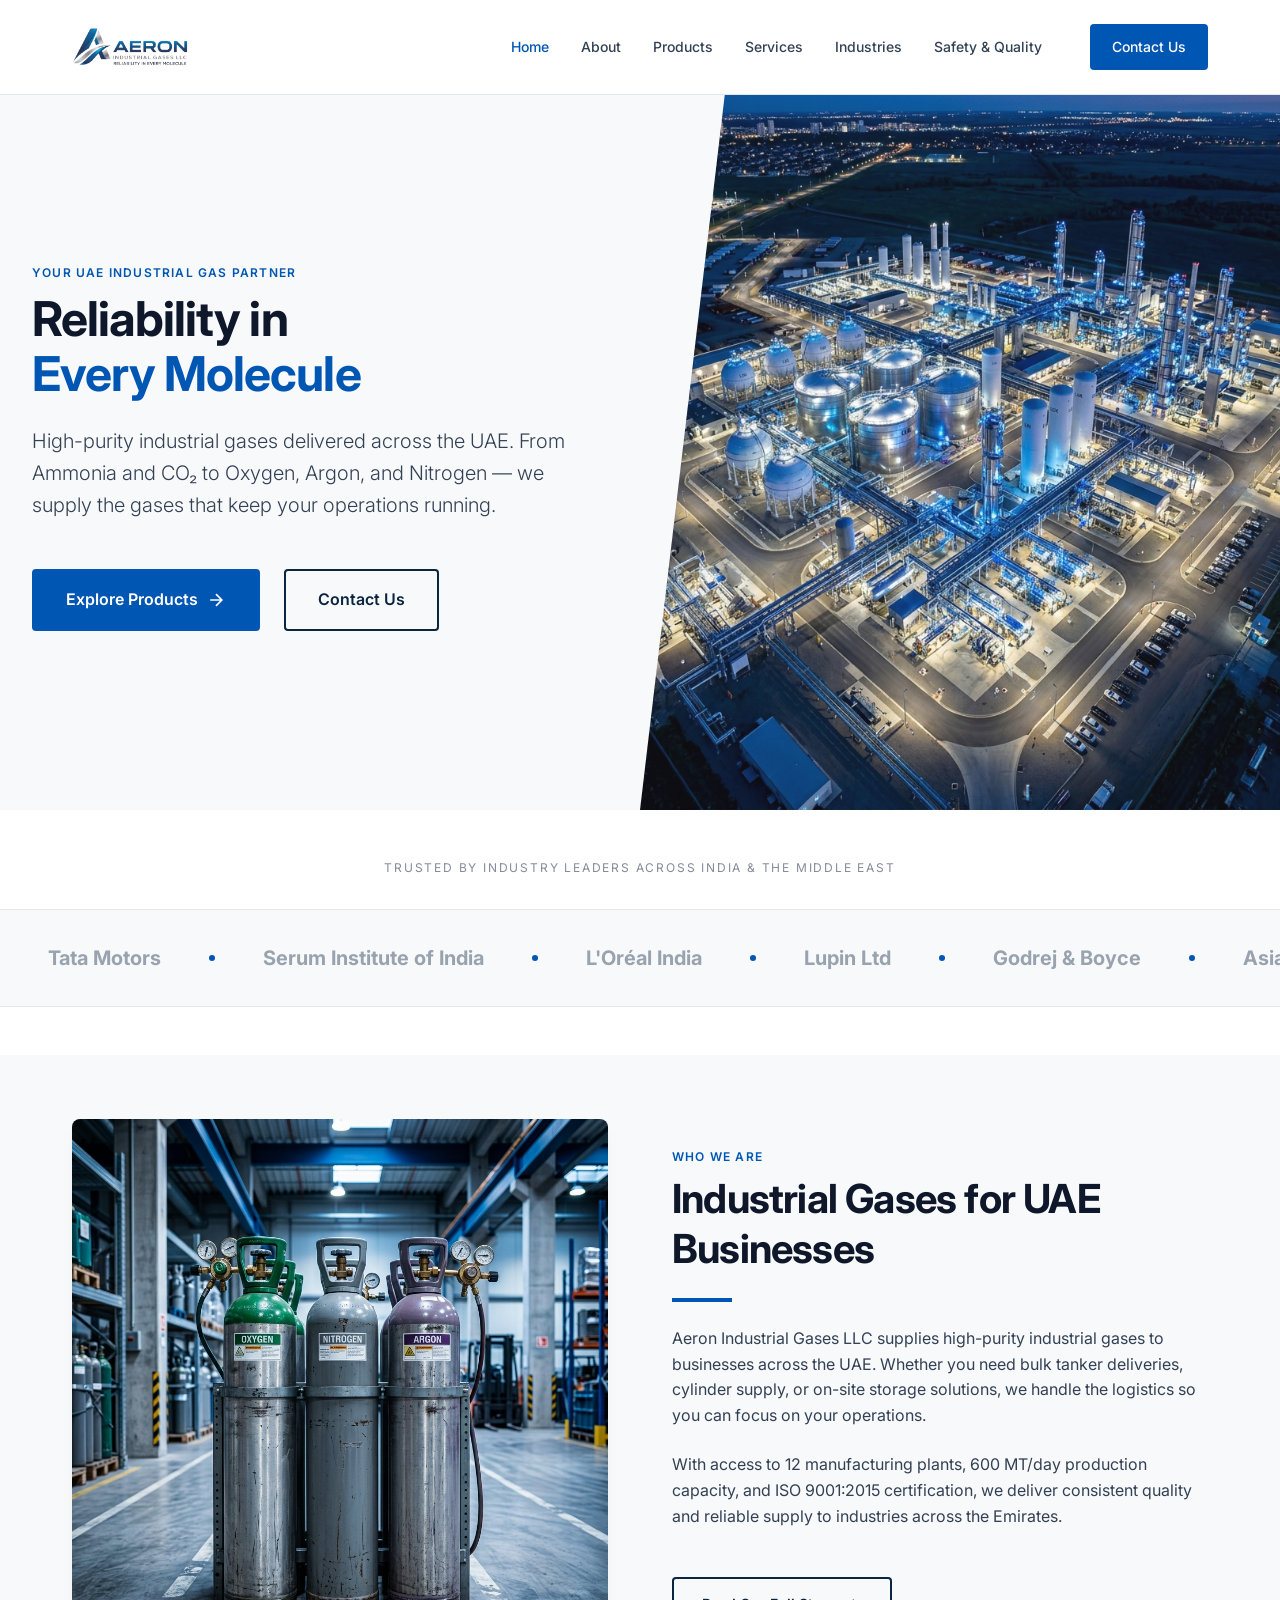
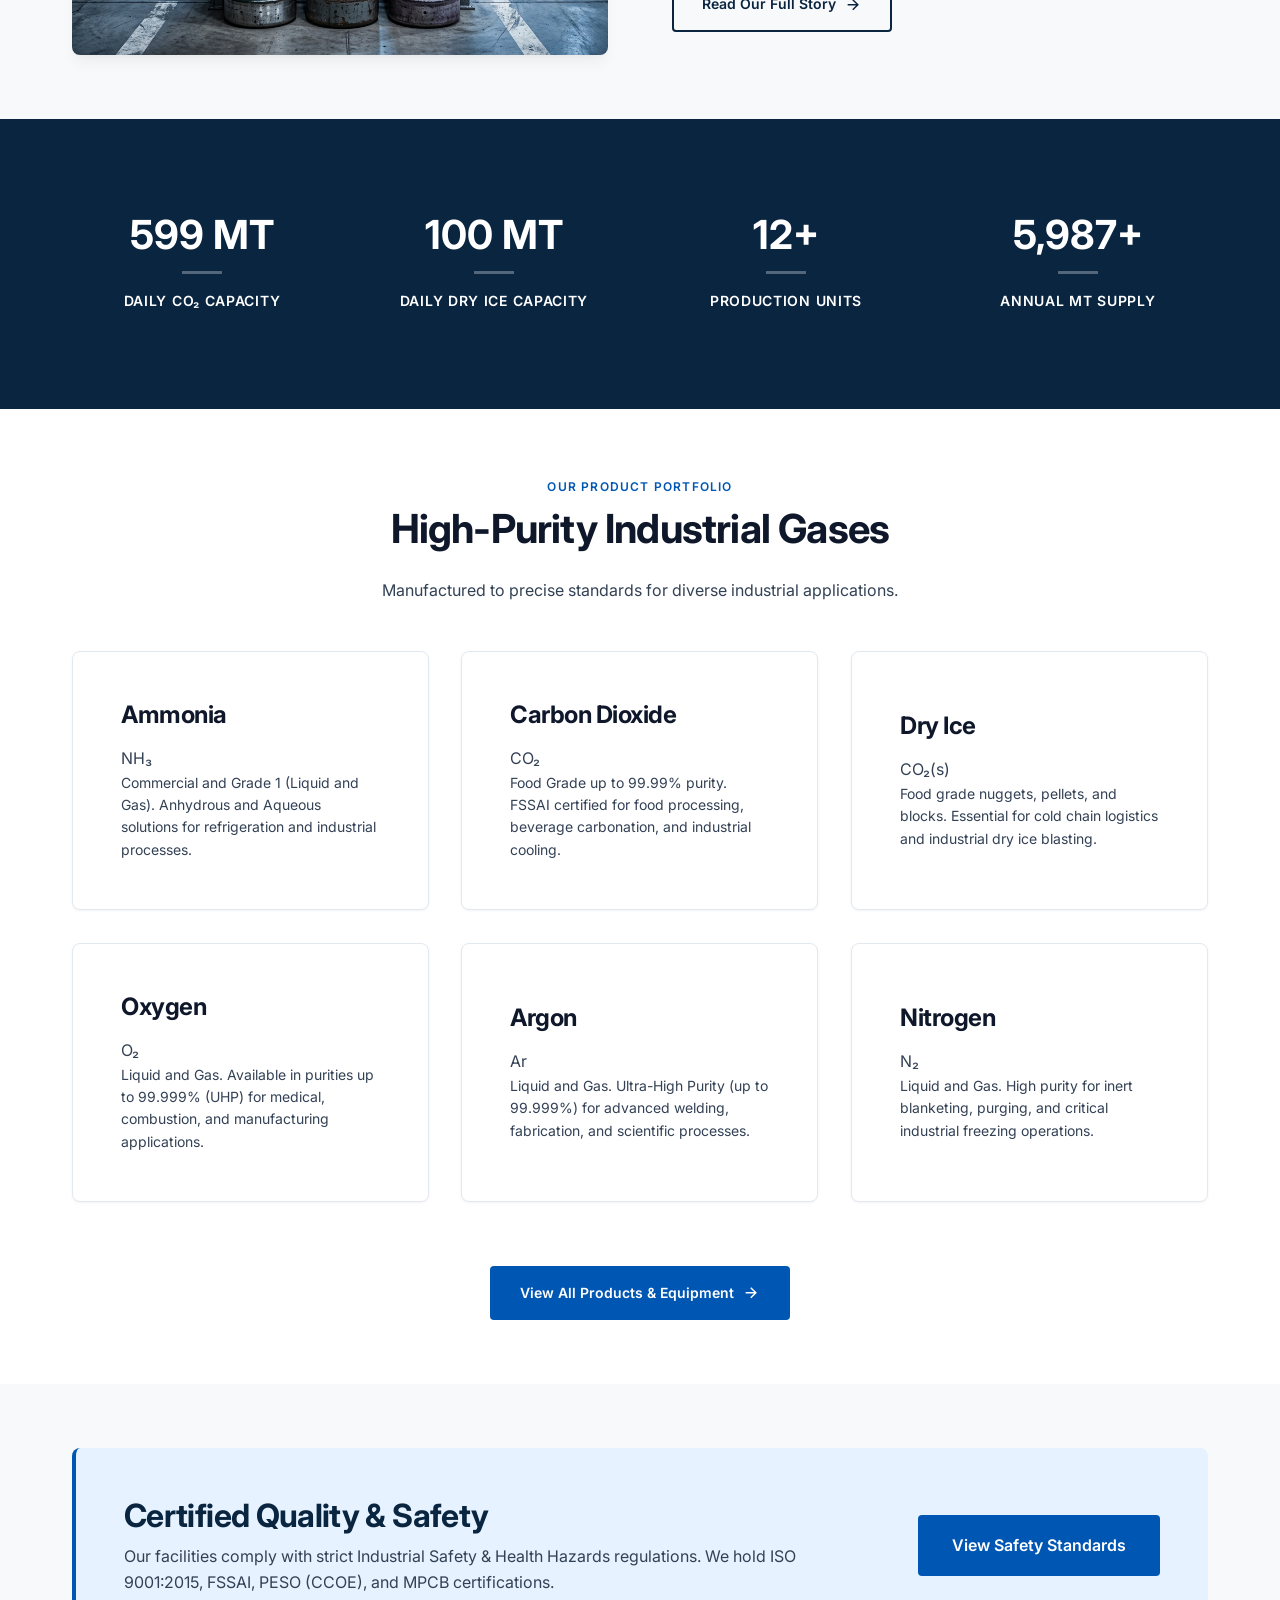
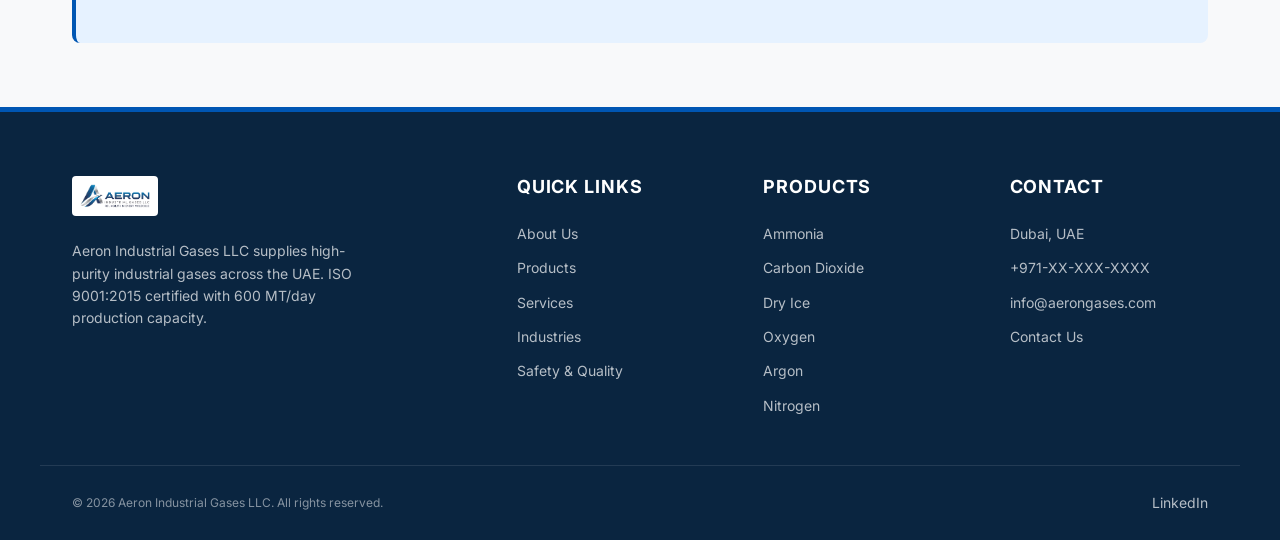
==== index.html @ 7ba3b90b "Add files via upload" ====
<!DOCTYPE html>
<html lang="en">
<head>
  <meta charset="UTF-8">
  <meta name="viewport" content="width=device-width, initial-scale=1.0">
  <title>Aeron Industrial Gases LLC — Industrial Gases for the UAE</title>
  <meta name="description" content="Aeron Industrial Gases supplies high-purity Ammonia, CO2, Dry Ice, Oxygen, Argon, and Nitrogen across the UAE. ISO 9001:2015 certified, 600 MT/day capacity.">
  
  <!-- Open Graph / Facebook -->
  <meta property="og:type" content="website">
  <meta property="og:url" content="https://www.aerongases.com/">
  <meta property="og:title" content="Aeron Industrial Gases LLC — Reliability in Every Molecule">
  <meta property="og:description" content="Aeron Industrial Gases — UAE supplier of high-purity Ammonia, CO2, Dry Ice, Oxygen, Argon, and Nitrogen. ISO 9001:2015 certified, 600 MT/day capacity.">
  <meta property="og:image" content="https://www.aerongases.com/assets/hero-bg.png">

  <!-- Twitter -->
  <meta property="twitter:card" content="summary_large_image">
  <meta property="twitter:url" content="https://www.aerongases.com/">
  <meta property="twitter:title" content="Aeron Industrial Gases LLC — Reliability in Every Molecule">
  <meta property="twitter:description" content="Aeron Industrial Gases — UAE supplier of high-purity Ammonia, CO2, Dry Ice, Oxygen, Argon, and Nitrogen. ISO 9001:2015 certified, 600 MT/day capacity.">
  <meta property="twitter:image" content="https://www.aerongases.com/assets/hero-bg.png">

  <!-- Canonical URL -->
  <link rel="canonical" href="https://www.aerongases.com/">
  
  <!-- Preconnect to Google Fonts -->
  <link rel="preconnect" href="https://fonts.googleapis.com">
  <link rel="preconnect" href="https://fonts.gstatic.com" crossorigin>
  
  <link rel="stylesheet" href="styles/global.css">
  <link rel="stylesheet" href="styles/components.css">
  <link rel="stylesheet" href="styles/pages.css">
  <link rel="icon" type="image/png" href="assets/logo.png">
  <link rel="manifest" href="manifest.json">
  <meta name="theme-color" content="#0056b3">
  
  <!-- Structured Data -->
  <script type="application/ld+json">
  {
    "@context": "https://schema.org",
    "@type": "Organization",
    "name": "Aeron Industrial Gases LLC",
    "url": "https://www.aerongases.com",
    "logo": "https://www.aerongases.com/assets/logo.png",
    "description": "UAE's premier industrial gas supplier for domestic supplies, backed by Manav Gases Pvt. Ltd.",
    "address": {
      "@type": "PostalAddress",
      "addressLocality": "Dubai",
      "addressCountry": "AE"
    },
    "contactPoint": {
      "@type": "ContactPoint",
      "telephone": "+971-XX-XXX-XXXX",
      "contactType": "sales",
      "email": "info@aerongases.com"
    },
    "parentOrganization": {
      "@type": "Organization",
      "name": "Manav Gases Pvt. Ltd."
    }
  }
  </script>
</head>
<body>

  <!-- Navigation -->
  <nav class="nav" id="mainNav">
    <div class="nav__inner">
      <a href="index.html" class="nav__logo">
        <img src="assets/logo.png" alt="Aeron Industrial Gases">
      </a>
      <div class="nav__menu" id="navMenu">
        <div class="nav__links">
          <a href="index.html" class="nav__link nav__link--active">Home</a>
          <a href="about.html" class="nav__link">About</a>
          <a href="products.html" class="nav__link">Products</a>
          <a href="services.html" class="nav__link">Services</a>
          <a href="industries.html" class="nav__link">Industries</a>
          <a href="safety.html" class="nav__link">Safety &amp; Quality</a>
          <a href="contact.html" class="nav__link nav__cta btn btn--primary btn--sm">Contact Us</a>
        </div>
      </div>
      <button class="nav__hamburger" id="navHamburger" aria-label="Toggle navigation">
        <span></span><span></span><span></span>
      </button>
    </div>
  </nav>

  <main id="main-content">
  <section class="hero" aria-labelledby="hero-heading">
    <div class="container hero__content">
      <p class="label hero__tagline">Your UAE Industrial Gas Partner</p>
      <h1 id="hero-heading">Reliability in<br><span class="highlight">Every Molecule</span></h1>
      <p class="lead">High-purity industrial gases delivered across the UAE. From Ammonia and CO₂ to Oxygen, Argon, and Nitrogen — we supply the gases that keep your operations running.</p>
      <div class="hero__actions">
        <a href="products.html" class="btn btn--primary btn--lg">
          Explore Products
          <svg class="btn__icon" viewBox="0 0 24 24" fill="none" stroke="currentColor" stroke-width="2"><path d="M5 12h14M12 5l7 7-7 7"/></svg>
        </a>
        <a href="contact.html" class="btn btn--secondary btn--lg">Contact Us</a>
      </div>
    </div>
  </section>

  <section class="section ticker-section">
    <div class="container">
      <p class="ticker-intro">Trusted by industry leaders across India & the Middle East</p>
    </div>
    <div class="ticker">
      <div class="ticker__track">
        <span class="ticker__item">Tata Motors</span><span class="ticker__dot"></span>
        <span class="ticker__item">Serum Institute of India</span><span class="ticker__dot"></span>
        <span class="ticker__item">L'Oréal India</span><span class="ticker__dot"></span>
        <span class="ticker__item">Lupin Ltd</span><span class="ticker__dot"></span>
        <span class="ticker__item">Godrej &amp; Boyce</span><span class="ticker__dot"></span>
        <span class="ticker__item">Asian Paints</span><span class="ticker__dot"></span>
        <span class="ticker__item">JBM Group</span><span class="ticker__dot"></span>
        <span class="ticker__item">Linde India</span><span class="ticker__dot"></span>
        <span class="ticker__item">Balaji Amines</span><span class="ticker__dot"></span>
        <span class="ticker__item">Hetero Group</span><span class="ticker__dot"></span>
        <!-- Duplicate for loop -->
        <span class="ticker__item">Tata Motors</span><span class="ticker__dot"></span>
        <span class="ticker__item">Serum Institute of India</span><span class="ticker__dot"></span>
        <span class="ticker__item">L'Oréal India</span><span class="ticker__dot"></span>
        <span class="ticker__item">Lupin Ltd</span><span class="ticker__dot"></span>
        <span class="ticker__item">Godrej &amp; Boyce</span><span class="ticker__dot"></span>
        <span class="ticker__item">Asian Paints</span><span class="ticker__dot"></span>
        <span class="ticker__item">JBM Group</span><span class="ticker__dot"></span>
        <span class="ticker__item">Linde India</span><span class="ticker__dot"></span>
        <span class="ticker__item">Balaji Amines</span><span class="ticker__dot"></span>
        <span class="ticker__item">Hetero Group</span><span class="ticker__dot"></span>
      </div>
    </div>
  </section>

  <section class="section section--alt" id="aboutSnapshot" aria-labelledby="about-heading">
    <div class="container">
      <div class="about-snapshot">
        <div class="about-snapshot__image">
          <img src="assets/about-facility.png" alt="Industrial gas cylinder storage facility with organized rows of high-pressure cylinders" loading="lazy" width="600" height="400">
        </div>
        <div>
          <p class="label">Who We Are</p>
          <h2 id="about-heading">Industrial Gases for UAE Businesses</h2>
          <div class="divider"></div>
          <p>Aeron Industrial Gases LLC supplies high-purity industrial gases to businesses across the UAE. Whether you need bulk tanker deliveries, cylinder supply, or on-site storage solutions, we handle the logistics so you can focus on your operations.</p>
          <p class="mt-md">With access to 12 manufacturing plants, 600 MT/day production capacity, and ISO 9001:2015 certification, we deliver consistent quality and reliable supply to industries across the Emirates.</p>
          <a href="about.html" class="btn btn--secondary mt-xl">
            Read Our Full Story
            <svg class="btn__icon" viewBox="0 0 24 24" fill="none" stroke="currentColor" stroke-width="2"><path d="M5 12h14M12 5l7 7-7 7"/></svg>
          </a>
        </div>
      </div>
    </div>
  </section>

  <section class="section section--dark" aria-label="Company statistics">
    <div class="container">
      <div class="grid-4">
        <div class="stat">
          <div class="stat__number" data-counter="600" data-suffix=" MT">0</div>
          <div class="stat__divider stat__divider--light"></div>
          <div class="stat__label stat__label--light">Daily CO₂ Capacity</div>
        </div>
        <div class="stat">
          <div class="stat__number" data-counter="100" data-suffix=" MT">0</div>
          <div class="stat__divider stat__divider--light"></div>
          <div class="stat__label stat__label--light">Daily Dry Ice Capacity</div>
        </div>
        <div class="stat">
          <div class="stat__number" data-counter="12" data-suffix="+">0</div>
          <div class="stat__divider stat__divider--light"></div>
          <div class="stat__label stat__label--light">Production Units</div>
        </div>
        <div class="stat">
          <div class="stat__number" data-counter="6000" data-suffix="+">0</div>
          <div class="stat__divider stat__divider--light"></div>
          <div class="stat__label stat__label--light">Annual MT Supply</div>
        </div>
      </div>
    </div>
  </section>

  <section class="section" id="productsOverview" aria-labelledby="products-heading">
    <div class="container">
      <div class="section__header section__header--center">
        <p class="label">Our Product Portfolio</p>
        <h2 id="products-heading">High-Purity Industrial Gases</h2>
        <p>Manufactured to precise standards for diverse industrial applications.</p>
      </div>
      <div class="grid-3">
        <div class="card">
          <h4 class="card__title">Ammonia</h4>
          <div class="card__formula">NH₃</div>
          <p class="card__text">Commercial and Grade 1 (Liquid and Gas). Anhydrous and Aqueous solutions for refrigeration and industrial processes.</p>
        </div>
        <div class="card">
          <h4 class="card__title">Carbon Dioxide</h4>
          <div class="card__formula">CO₂</div>
          <p class="card__text">Food Grade up to 99.99% purity. FSSAI certified for food processing, beverage carbonation, and industrial cooling.</p>
        </div>
        <div class="card">
          <h4 class="card__title">Dry Ice</h4>
          <div class="card__formula">CO₂(s)</div>
          <p class="card__text">Food grade nuggets, pellets, and blocks. Essential for cold chain logistics and industrial dry ice blasting.</p>
        </div>
        <div class="card">
          <h4 class="card__title">Oxygen</h4>
          <div class="card__formula">O₂</div>
          <p class="card__text">Liquid and Gas. Available in purities up to 99.999% (UHP) for medical, combustion, and manufacturing applications.</p>
        </div>
        <div class="card">
          <h4 class="card__title">Argon</h4>
          <div class="card__formula">Ar</div>
          <p class="card__text">Liquid and Gas. Ultra-High Purity (up to 99.999%) for advanced welding, fabrication, and scientific processes.</p>
        </div>
        <div class="card">
          <h4 class="card__title">Nitrogen</h4>
          <div class="card__formula">N₂</div>
          <p class="card__text">Liquid and Gas. High purity for inert blanketing, purging, and critical industrial freezing operations.</p>
        </div>
      </div>
      <div class="text-center mt-2xl">
        <a href="products.html" class="btn btn--primary">
          View All Products & Equipment
          <svg class="btn__icon" viewBox="0 0 24 24" fill="none" stroke="currentColor" stroke-width="2"><path d="M5 12h14M12 5l7 7-7 7"/></svg>
        </a>
      </div>
    </div>
  </section>

  <section class="section section--alt" aria-labelledby="safety-banner-heading">
    <div class="container">
      <div class="cta-banner">
        <div class="cta-banner__content">
          <h3 id="safety-banner-heading">Certified Quality &amp; Safety</h3>
          <p>Our facilities comply with strict Industrial Safety & Health Hazards regulations. We hold ISO 9001:2015, FSSAI, PESO (CCOE), and MPCB certifications.</p>
        </div>
        <div class="cta-banner__actions">
          <a href="safety.html" class="btn btn--primary btn--lg">View Safety Standards</a>
        </div>
      </div>
    </div>
  </section>

  <!-- Footer -->
  <footer class="footer" id="footer">
    <div class="footer__grid">
      <div class="footer__brand">
        <img src="assets/logo.png" alt="Aeron Industrial Gases">
        <p>Aeron Industrial Gases LLC supplies high-purity industrial gases across the UAE. ISO 9001:2015 certified with 600 MT/day production capacity.</p>
      </div>
      <div>
        <h6 class="footer__heading">Quick Links</h6>
        <div class="footer__links">
          <a href="about.html" class="footer__link">About Us</a>
          <a href="products.html" class="footer__link">Products</a>
          <a href="services.html" class="footer__link">Services</a>
          <a href="industries.html" class="footer__link">Industries</a>
          <a href="safety.html" class="footer__link">Safety & Quality</a>
        </div>
      </div>
      <div>
        <h6 class="footer__heading">Products</h6>
        <div class="footer__links">
          <a href="products.html" class="footer__link">Ammonia</a>
          <a href="products.html" class="footer__link">Carbon Dioxide</a>
          <a href="products.html" class="footer__link">Dry Ice</a>
          <a href="products.html" class="footer__link">Oxygen</a>
          <a href="products.html" class="footer__link">Argon</a>
          <a href="products.html" class="footer__link">Nitrogen</a>
        </div>
      </div>
      <div>
        <h6 class="footer__heading">Contact</h6>
        <div class="footer__links">
          <span class="footer__link">Dubai, UAE</span>
          <span class="footer__link">+971-XX-XXX-XXXX</span>
          <span class="footer__link">info@aerongases.com</span>
          <a href="contact.html" class="footer__link">Contact Us</a>
        </div>
      </div>
    </div>
    <div class="footer__bottom">
      <div class="footer__bottom-inner">
        <span class="footer__copy">&copy; 2026 Aeron Industrial Gases LLC. All rights reserved.</span>
        <div class="footer__socials">
          <a href="#" class="footer__link" aria-label="LinkedIn">LinkedIn</a>
        </div>
      </div>
    </div>
  </footer>
  </main>

  <script src="scripts/main.js"></script>
</body>
</html>
---- styles/global.css ----
@import url('https://fonts.googleapis.com/css2?family=Inter:wght@300;400;500;600;700&display=swap');

:root {
  --aeron-blue: #0056b3;
  --aeron-navy: #0a2540;
  --aeron-light-blue: #e6f2ff;
  --aeron-teal: #00a8b5;
  
  --aeron-bg: #ffffff;
  --aeron-bg-alt: #f8f9fa;
  --aeron-bg-dark: #f1f4f6;
  
  --aeron-text: #334155;
  --aeron-heading: #0f172a;
  --aeron-border: #e2e8f0;
  
  --font-primary: 'Inter', system-ui, -apple-system, sans-serif;
  
  --text-xs: 0.75rem;
  --text-sm: 0.875rem;
  --text-base: 1rem;
  --text-lg: 1.125rem;
  --text-xl: 1.25rem;
  --text-2xl: 1.5rem;
  --text-3xl: 2rem;
  --text-4xl: 2.5rem;
  --text-5xl: 3.5rem;
  
  --space-xs: 0.5rem;
  --space-sm: 1rem;
  --space-md: 1.5rem;
  --space-lg: 2rem;
  --space-xl: 3rem;
  --space-2xl: 4rem;
  
  --container-width: 1200px;
  --border-radius: 4px;
  --border-radius-lg: 8px;
  
  --shadow-sm: 0 1px 3px rgba(0,0,0,0.05);
  --shadow-md: 0 4px 6px -1px rgba(0,0,0,0.05), 0 2px 4px -1px rgba(0,0,0,0.03);
  --shadow-lg: 0 10px 15px -3px rgba(0,0,0,0.05), 0 4px 6px -2px rgba(0,0,0,0.025);
  
  --transition-fast: 0.2s ease;
  --transition-normal: 0.3s ease;
}

*, *::before, *::after {
  box-sizing: border-box;
  margin: 0;
  padding: 0;
}

html {
  font-size: 16px;
  scroll-behavior: smooth;
  scroll-padding-top: 80px;
}

body {
  font-family: var(--font-primary);
  background-color: var(--aeron-bg);
  color: var(--aeron-text);
  line-height: 1.6;
  -webkit-font-smoothing: antialiased;
}

a {
  color: inherit;
  text-decoration: none;
}

img, video {
  max-width: 100%;
  height: auto;
  display: block;
}

h1, h2, h3, h4, h5, h6 {
  color: var(--aeron-heading);
  font-weight: 700;
  line-height: 1.25;
  margin-bottom: var(--space-md);
  letter-spacing: -0.02em;
}

h1 { font-size: var(--text-5xl); }
h2 { font-size: var(--text-4xl); }
h3 { font-size: var(--text-3xl); }
h4 { font-size: var(--text-2xl); }
h5 { font-size: var(--text-xl); }
h6 { font-size: var(--text-lg); }

@media (max-width: 992px) {
  h1 { font-size: 2.75rem; }
  h2 { font-size: 2.25rem; }
  h3 { font-size: var(--text-2xl); }
}

@media (max-width: 768px) {
  h1 { font-size: 2.25rem; }
  h2 { font-size: var(--text-3xl); }
  h3 { font-size: var(--text-xl); }
  h4 { font-size: var(--text-lg); }
}

@media (max-width: 576px) {
  h1 { font-size: var(--text-3xl); }
  h2 { font-size: var(--text-2xl); }
  h3 { font-size: var(--text-lg); }
  h4 { font-size: var(--text-base); }
}

.lead {
  font-size: var(--text-xl);
  color: var(--aeron-text);
  margin-bottom: var(--space-lg);
  font-weight: 300;
  line-height: 1.6;
}

@media (max-width: 768px) {
  .lead {
    font-size: var(--text-lg);
  }
}

@media (max-width: 576px) {
  .lead {
    font-size: var(--text-base);
  }
}

.label {
  display: inline-block;
  font-size: var(--text-xs);
  text-transform: uppercase;
  letter-spacing: 0.1em;
  font-weight: 600;
  color: var(--aeron-blue);
  margin-bottom: var(--space-xs);
}

.label--light {
  color: #fff;
  opacity: 0.8;
}

.highlight {
  color: var(--aeron-blue);
}

.container {
  width: 100%;
  max-width: var(--container-width);
  margin: 0 auto;
  padding: 0 var(--space-lg);
}

@media (max-width: 768px) {
  .container {
    padding: 0 var(--space-md);
  }
}

@media (max-width: 576px) {
  .container {
    padding: 0 var(--space-sm);
  }
}

.section {
  padding: var(--space-2xl) 0;
}

@media (max-width: 768px) {
  .section {
    padding: var(--space-xl) 0;
  }
}

@media (max-width: 576px) {
  .section {
    padding: var(--space-lg) 0;
  }
}

.section--alt {
  background-color: var(--aeron-bg-alt);
}

.section--dark {
  background-color: var(--aeron-navy);
  color: #fff;
}

.section--dark h1, .section--dark h2, .section--dark h3, .section--dark h4, .section--dark h5, .section--dark h6, .section--dark .lead {
  color: #fff;
}

.section__header {
  margin-bottom: var(--space-xl);
  max-width: 800px;
}

@media (max-width: 768px) {
  .section__header {
    margin-bottom: var(--space-lg);
  }
}

@media (max-width: 576px) {
  .section__header {
    margin-bottom: var(--space-md);
  }
}

.section__header--center {
  text-align: center;
  margin-left: auto;
  margin-right: auto;
}

/* Grids */
.grid-2 { display: grid; grid-template-columns: repeat(2, 1fr); gap: var(--space-lg); }
.grid-3 { display: grid; grid-template-columns: repeat(3, 1fr); gap: var(--space-lg); }
.grid-4 { display: grid; grid-template-columns: repeat(4, 1fr); gap: var(--space-lg); }

@media (max-width: 992px) {
  .grid-4 { grid-template-columns: repeat(2, 1fr); gap: var(--space-md); }
  .grid-3 { grid-template-columns: repeat(2, 1fr); gap: var(--space-md); }
  .grid-2 { grid-template-columns: 1fr; gap: var(--space-md); }
}

@media (max-width: 576px) {
  .grid-4, .grid-3 { grid-template-columns: 1fr; gap: var(--space-md); }
  .grid-2 { gap: var(--space-md); }
}

/* Divider */
.divider {
  width: 60px;
  height: 4px;
  background-color: var(--aeron-blue);
  margin: var(--space-md) 0;
}

.mt-xs { margin-top: var(--space-xs); }
.mt-sm { margin-top: var(--space-sm); }
.mt-md { margin-top: var(--space-md); }
.mt-lg { margin-top: var(--space-lg); }
.mt-xl { margin-top: var(--space-xl); }
.mt-2xl { margin-top: var(--space-2xl); }

.mb-xs { margin-bottom: var(--space-xs); }
.mb-sm { margin-bottom: var(--space-sm); }
.mb-md { margin-bottom: var(--space-md); }
.mb-lg { margin-bottom: var(--space-lg); }
.mb-xl { margin-bottom: var(--space-xl); }
.mb-2xl { margin-bottom: var(--space-2xl); }

/* Text utilities */
.text-center { text-align: center; }
.text-sm { font-size: var(--text-sm); }
.text-xs { font-size: var(--text-xs); }
.text-muted { color: var(--aeron-text); }

.sr-only {
  position: absolute;
  width: 1px;
  height: 1px;
  padding: 0;
  margin: -1px;
  overflow: hidden;
  clip: rect(0, 0, 0, 0);
  white-space: nowrap;
  border-width: 0;
}
---- styles/components.css ----
.btn {
  display: inline-flex;
  align-items: center;
  justify-content: center;
  padding: 0.875rem 1.75rem;
  border-radius: var(--border-radius);
  font-weight: 600;
  font-size: var(--text-sm);
  text-align: center;
  cursor: pointer;
  transition: all var(--transition-fast);
  border: 2px solid transparent;
  text-decoration: none;
  white-space: nowrap;
}

.btn:focus {
  outline: 2px solid var(--aeron-blue);
  outline-offset: 2px;
}

.btn:focus:not(:focus-visible) {
  outline: none;
}

.btn:focus-visible {
  outline: 2px solid var(--aeron-blue);
  outline-offset: 2px;
}

.btn__icon {
  width: 1.25em;
  height: 1.25em;
  margin-left: 0.5rem;
  transition: transform var(--transition-fast);
}

.btn:hover .btn__icon {
  transform: translateX(4px);
}

.btn--primary {
  background-color: var(--aeron-blue);
  color: #fff;
}
.btn--primary:hover {
  background-color: #004494;
  color: #fff;
  transform: translateY(-2px);
  box-shadow: var(--shadow-md);
}

.btn--secondary {
  background-color: transparent;
  color: var(--aeron-navy);
  border-color: var(--aeron-navy);
}
.btn--secondary:hover {
  background-color: var(--aeron-navy);
  color: #fff;
  transform: translateY(-2px);
}

.section--dark .btn--secondary {
  color: #fff;
  border-color: #fff;
}
.section--dark .btn--secondary:hover {
  background-color: #fff;
  color: var(--aeron-navy);
}

.btn--lg { padding: 1rem 2rem; font-size: var(--text-base); }
.btn--sm { padding: 0.625rem 1.25rem; font-size: var(--text-xs); }
.btn--full { width: 100%; }

@media (max-width: 576px) {
  .btn {
    padding: 0.75rem 1.5rem;
    font-size: 0.8rem;
  }
  
  .btn--lg { 
    padding: 0.875rem 1.75rem; 
    font-size: var(--text-sm); 
  }
  
  .btn--sm { 
    padding: 0.5rem 1rem; 
    font-size: 0.7rem; 
  }
}

.nav {
  position: fixed;
  top: 0;
  left: 0;
  width: 100%;
  z-index: 100;
  background-color: #fff;
  border-bottom: 1px solid var(--aeron-border);
  transition: padding var(--transition-normal), box-shadow var(--transition-normal);
  padding: var(--space-md) 0;
}

.nav--scrolled {
  padding: 0.75rem 0;
  box-shadow: var(--shadow-sm);
}

.nav__inner {
  max-width: var(--container-width);
  margin: 0 auto;
  padding: 0 var(--space-lg);
  display: flex;
  justify-content: space-between;
  align-items: center;
}

.nav__logo img {
  height: 40px;
  transition: height var(--transition-normal);
}

.nav--scrolled .nav__logo img {
  height: 36px;
}

.nav__links {
  display: flex;
  align-items: center;
  gap: var(--space-lg);
}

.nav__link {
  font-size: var(--text-sm);
  font-weight: 500;
  color: var(--aeron-text);
  transition: color var(--transition-fast);
}

.nav__link:hover, .nav__link--active {
  color: var(--aeron-blue);
}

.nav__link:focus {
  outline: 2px solid var(--aeron-blue);
  outline-offset: 2px;
  border-radius: 2px;
}

.nav__link:focus:not(:focus-visible) {
  outline: none;
}

.nav__cta {
  margin-left: var(--space-sm);
}

.nav__link.nav__cta {
  color: #fff;
}

.nav__link.nav__cta:hover {
  color: #fff;
  background-color: #004494;
}

.nav__hamburger {
  display: none;
  background: none;
  border: none;
  cursor: pointer;
  width: 30px;
  height: 20px;
  position: relative;
  z-index: 110;
}

.nav__hamburger:focus {
  outline: 2px solid var(--aeron-blue);
  outline-offset: 4px;
}

.nav__hamburger:focus:not(:focus-visible) {
  outline: none;
}

.nav__hamburger span {
  position: absolute;
  left: 0;
  width: 100%;
  height: 2px;
  background-color: var(--aeron-navy);
  transition: all var(--transition-fast);
}

.nav__hamburger span:nth-child(1) { top: 0; }
.nav__hamburger span:nth-child(2) { top: 9px; }
.nav__hamburger span:nth-child(3) { bottom: 0; }

.nav__hamburger.active span:nth-child(1) { transform: rotate(45deg); top: 9px; }
.nav__hamburger.active span:nth-child(2) { opacity: 0; }
.nav__hamburger.active span:nth-child(3) { transform: rotate(-45deg); bottom: 9px; }

@media (max-width: 992px) {
  .nav__inner {
    padding: 0 var(--space-md);
  }
  
  .nav__hamburger { display: block; }
  
  .nav__menu {
    position: fixed;
    top: 0; left: 0; width: 100%; height: 100vh;
    background-color: #fff;
    display: flex;
    flex-direction: column;
    justify-content: center;
    align-items: center;
    opacity: 0;
    pointer-events: none;
    transition: opacity var(--transition-normal);
    z-index: 105;
  }
  
  .nav__menu.open {
    opacity: 1;
    pointer-events: auto;
  }
  
  .nav__links {
    flex-direction: column;
    gap: var(--space-lg);
    text-align: center;
  }
  
  .nav__link { font-size: var(--text-xl); }
  
  .nav__cta {
    margin-left: 0;
    margin-top: var(--space-sm);
  }
}

@media (max-width: 576px) {
  .nav__inner {
    padding: 0 var(--space-sm);
  }
  
  .nav__logo img {
    height: 36px;
  }
  
  .nav--scrolled .nav__logo img {
    height: 32px;
  }
  
  .nav__links {
    gap: var(--space-md);
  }
  
  .nav__link {
    font-size: var(--text-lg);
  }
}

.card {
  background: #fff;
  border: 1px solid var(--aeron-border);
  border-radius: var(--border-radius-lg);
  padding: var(--space-xl);
  box-shadow: var(--shadow-sm);
  height: 100%;
  will-change: transform;
  transition: all var(--transition-normal);
  display: flex;
  flex-direction: column;
  justify-content: center;
  align-items: flex-start;
}

.card:hover {
  transform: translateY(-4px);
  box-shadow: var(--shadow-lg);
  border-color: var(--aeron-blue);
}

.card__icon {
  font-size: 2.5rem;
  margin-bottom: var(--space-md);
  color: var(--aeron-blue);
}

.card__title {
  margin-bottom: var(--space-sm);
}

.card__text {
  font-size: var(--text-sm);
  color: var(--aeron-text);
  margin-bottom: var(--space-md);
  line-height: 1.6;
}

.card__text:last-child {
  margin-bottom: 0;
}

.card__tag {
  display: inline-block;
  padding: 0.25rem 0.75rem;
  background-color: var(--aeron-light-blue);
  color: var(--aeron-blue);
  border-radius: 100px;
  font-size: 0.7rem;
  font-weight: 600;
  text-transform: uppercase;
  margin-right: 0.5rem;
  margin-bottom: 0.5rem;
}

.card--center,
.card[style*="text-align:center"],
.card[style*="text-align: center"] {
  align-items: center;
  text-align: center;
  padding: var(--space-lg);
}

.card--center h4,
.card[style*="text-align:center"] h4,
.card[style*="text-align: center"] h4 {
  margin-bottom: var(--space-xs);
}

.card--center h5,
.card[style*="text-align:center"] h5,
.card[style*="text-align: center"] h5 {
  margin-bottom: var(--space-sm);
}

.card--center .card__text,
.card[style*="text-align:center"] .card__text,
.card[style*="text-align: center"] .card__text {
  margin-bottom: 0;
}

.card--center h4:only-child,
.card[style*="text-align:center"] h4:only-child,
.card[style*="text-align: center"] h4:only-child {
  font-size: var(--text-lg);
  font-weight: 600;
  margin-bottom: 0;
}

@media (max-width: 768px) {
  .card--center,
  .card[style*="text-align:center"],
  .card[style*="text-align: center"] {
    padding: var(--space-md);
  }
  
  .card--center h4:only-child,
  .card[style*="text-align:center"] h4:only-child,
  .card[style*="text-align: center"] h4:only-child {
    font-size: var(--text-base);
  }
}

@media (max-width: 576px) {
  .card--center,
  .card[style*="text-align:center"],
  .card[style*="text-align: center"] {
    padding: var(--space-sm) var(--space-md);
  }
}

@media (max-width: 768px) {
  .card {
    padding: var(--space-lg);
  }
}

@media (max-width: 576px) {
  .card {
    padding: var(--space-md);
  }
  
  .card__icon {
    font-size: 2rem;
  }
}

.stat {
  text-align: center;
  padding: var(--space-lg);
}

.stat__number {
  font-size: var(--text-4xl);
  font-weight: 700;
  color: var(--aeron-blue);
  line-height: 1;
  margin-bottom: var(--space-sm);
}

.section--dark .stat__number {
  color: #fff;
}

.stat__divider {
  width: 40px;
  height: 3px;
  background-color: var(--aeron-teal);
  margin: var(--space-sm) auto;
}

.stat__divider--light {
  background-color: #fff;
  opacity: 0.3;
}

.stat__label {
  font-size: var(--text-sm);
  font-weight: 600;
  color: var(--aeron-navy);
  text-transform: uppercase;
  letter-spacing: 0.05em;
}

.stat__label--light {
  color: #fff;
}

@media (max-width: 768px) {
  .stat {
    padding: var(--space-md);
  }
  
  .stat__number {
    font-size: var(--text-3xl);
  }
}

@media (max-width: 576px) {
  .stat {
    padding: var(--space-sm);
  }
  
  .stat__number {
    font-size: var(--text-2xl);
  }
  
  .stat__label {
    font-size: 0.7rem;
  }
}

.footer {
  background-color: var(--aeron-navy);
  color: #fff;
  padding: var(--space-2xl) 0 var(--space-md) 0;
  border-top: 5px solid var(--aeron-blue);
}

.footer__grid {
  max-width: var(--container-width);
  margin: 0 auto;
  padding: 0 var(--space-lg);
  display: grid;
  grid-template-columns: 2fr 1fr 1fr 1fr;
  gap: var(--space-xl);
  margin-bottom: var(--space-xl);
}

@media (max-width: 992px) {
  .footer__grid { 
    grid-template-columns: 1fr 1fr;
    padding: 0 var(--space-md);
    gap: var(--space-lg);
  }
}

@media (max-width: 576px) {
  .footer {
    padding: var(--space-xl) 0 var(--space-md) 0;
  }
  
  .footer__grid { 
    grid-template-columns: 1fr;
    padding: 0 var(--space-sm);
    gap: var(--space-lg);
  }
}

.footer__brand img {
  height: 40px;
  margin-bottom: var(--space-md);
  background-color: #fff;
  padding: 8px;
  border-radius: var(--border-radius);
}

.footer__brand p {
  color: rgba(255,255,255,0.7);
  font-size: var(--text-sm);
  max-width: 300px;
}

.footer__heading {
  color: #fff;
  margin-bottom: var(--space-md);
  text-transform: uppercase;
  letter-spacing: 0.05em;
}

.footer__links {
  display: flex;
  flex-direction: column;
  gap: 0.75rem;
}

.footer__link {
  color: rgba(255,255,255,0.7);
  font-size: var(--text-sm);
  transition: color var(--transition-fast);
}

.footer__link:hover {
  color: var(--aeron-blue);
}

.footer__link:focus {
  outline: 2px solid var(--aeron-blue);
  outline-offset: 2px;
  border-radius: 2px;
}

.footer__link:focus:not(:focus-visible) {
  outline: none;
}

.footer__bottom {
  max-width: var(--container-width);
  margin: 0 auto;
  padding: var(--space-md) var(--space-lg) 0;
  border-top: 1px solid rgba(255,255,255,0.1);
}

.footer__bottom-inner {
  display: flex;
  justify-content: space-between;
  align-items: center;
  flex-wrap: wrap;
  gap: var(--space-sm);
}

.footer__copy {
  color: rgba(255,255,255,0.5);
  font-size: var(--text-xs);
}

@media (max-width: 768px) {
  .footer__bottom {
    padding: var(--space-md) var(--space-md) 0;
  }
}

@media (max-width: 576px) {
  .footer__bottom {
    padding: var(--space-md) var(--space-sm) 0;
  }
  
  .footer__bottom-inner {
    flex-direction: column;
    text-align: center;
  }
  
  .footer__copy {
    font-size: 0.65rem;
  }
}

.form-group {
  margin-bottom: var(--space-lg);
}

.form-label {
  display: block;
  font-size: var(--text-sm);
  font-weight: 600;
  color: var(--aeron-navy);
  margin-bottom: 0.5rem;
}

.form-input, .form-select, .form-textarea {
  width: 100%;
  padding: 0.875rem 1rem;
  background-color: #fff;
  border: 2px solid var(--aeron-border);
  border-radius: var(--border-radius);
  color: var(--aeron-text);
  font-family: var(--font-primary);
  font-size: var(--text-base);
  transition: border-color var(--transition-fast), box-shadow var(--transition-fast);
}

.form-input:focus, .form-select:focus, .form-textarea:focus {
  outline: 2px solid var(--aeron-blue);
  outline-offset: 0;
  border-color: var(--aeron-blue);
}

.form-input:focus-visible, .form-select:focus-visible, .form-textarea:focus-visible {
  outline: 2px solid var(--aeron-blue);
  outline-offset: 0;
}

.form-input:hover, .form-select:hover, .form-textarea:hover {
  border-color: var(--aeron-blue);
}

.form-textarea {
  min-height: 150px;
  resize: vertical;
}

.form-row {
  display: grid;
  grid-template-columns: 1fr 1fr;
  gap: var(--space-lg);
}

@media (max-width: 768px) {
  .form-group {
    margin-bottom: var(--space-md);
  }
  
  .form-row {
    gap: var(--space-md);
  }
}

@media (max-width: 576px) {
  .form-row { 
    grid-template-columns: 1fr;
    gap: 0;
  }
  
  .form-input, .form-select, .form-textarea {
    font-size: var(--text-sm);
  }
}

.cta-banner {
  background-color: var(--aeron-light-blue);
  border-left: 4px solid var(--aeron-blue);
  padding: var(--space-xl);
  border-radius: var(--border-radius-lg);
  display: flex;
  justify-content: space-between;
  align-items: center;
  gap: var(--space-xl);
}

.cta-banner h3 {
  color: var(--aeron-navy);
  margin-bottom: 0.5rem;
}

.cta-banner p {
  color: var(--aeron-text);
  line-height: 1.6;
}

.cta-banner__actions {
  display: flex;
  gap: var(--space-md);
  flex-shrink: 0;
}

@media (max-width: 992px) {
  .cta-banner {
    padding: var(--space-lg);
    gap: var(--space-lg);
  }
}

@media (max-width: 768px) {
  .cta-banner {
    flex-direction: column;
    text-align: center;
    padding: var(--space-lg);
  }
  
  .cta-banner__actions {
    flex-direction: column;
    width: 100%;
  }
  
  .cta-banner__actions .btn {
    width: 100%;
  }
}

@media (max-width: 576px) {
  .cta-banner {
    padding: var(--space-md);
  }
}
---- styles/pages.css ----
/* ============================================================
   AERON INDUSTRIAL GASES — Page Specific Layouts
   ============================================================ */

/* ── Hero Sections ─────────────────────────────── */
.hero {
  position: relative;
  min-height: 90vh;
  display: flex;
  align-items: center;
  justify-content: center;
  padding: 140px 0 60px 0;
  background-color: var(--aeron-bg-alt);
  overflow: hidden;
  z-index: 1;
}

.hero::after {
  content: '';
  position: absolute;
  top: 0;
  right: 0;
  width: 50%;
  height: 100%;
  background-image: url('../assets/hero-bg.png');
  background-size: cover;
  background-position: center;
  clip-path: polygon(15% 0, 100% 0, 100% 100%, 0% 100%);
  z-index: 1;
  opacity: 0.95;
}

.hero__content {
  position: relative;
  z-index: 10;
  max-width: 600px;
  margin-left: 0;
}

.hero h1 {
  font-size: 3rem;
  margin-bottom: 1.5rem;
  line-height: 1.15;
}

.hero__actions {
  display: flex;
  gap: var(--space-md);
  margin-top: var(--space-xl);
  flex-wrap: wrap;
}

@media (max-width: 992px) {
  .hero {
    min-height: 80vh;
    padding: 120px 0 50px 0;
  }
  
  .hero::after {
    width: 100%;
    opacity: 0.15;
    clip-path: none;
  }
  
  .hero__content {
    max-width: 100%;
    text-align: center;
    margin: 0 auto;
  }
  
  .hero__actions {
    justify-content: center;
  }
  
  .hero h1 {
    font-size: 2.5rem;
  }
}

@media (max-width: 768px) {
  .hero {
    min-height: 70vh;
    padding: 110px 0 40px 0;
  }
  
  .hero h1 { 
    font-size: 2rem;
    margin-bottom: 1rem;
  }
}

@media (max-width: 576px) {
  .hero {
    min-height: 65vh;
    padding: 100px 0 30px 0;
  }
  
  .hero h1 { 
    font-size: 1.75rem;
  }
  
  .hero .lead { 
    font-size: var(--text-base);
    margin-bottom: var(--space-md);
  }
  
  .hero__actions { 
    flex-direction: column;
    gap: var(--space-sm);
  }
  
  .hero__actions .btn {
    width: 100%;
  }
}

/* Inner Page Hero */
.page-hero {
  position: relative;
  padding: 120px 0 60px;
  background-color: var(--aeron-navy);
  color: #fff;
  text-align: center;
}

.page-hero h1 {
  color: #fff;
  margin-bottom: var(--space-md);
}

.page-hero .lead {
  max-width: 800px;
  margin: 0 auto;
  color: rgba(255,255,255,0.85);
}

@media (max-width: 768px) {
  .page-hero {
    padding: 100px 0 50px;
  }
  
  .page-hero .lead {
    font-size: var(--text-base);
  }
}

@media (max-width: 576px) {
  .page-hero {
    padding: 90px 0 40px;
  }
  
  .page-hero h1 {
    margin-bottom: var(--space-sm);
  }
  
  .page-hero .lead {
    font-size: var(--text-sm);
  }
}

/* ── Ticker ────────────────────────────────────── */
.ticker {
  overflow: hidden;
  background-color: var(--aeron-bg-alt);
  padding: var(--space-lg) 0;
  border-top: 1px solid var(--aeron-border);
  border-bottom: 1px solid var(--aeron-border);
}

.ticker__track {
  display: flex;
  width: max-content;
  animation: ticker 40s linear infinite;
  will-change: transform;
}

.ticker__item {
  font-weight: 700;
  font-size: var(--text-xl);
  color: var(--aeron-navy);
  opacity: 0.4;
  white-space: nowrap;
  padding: 0 3rem;
}

.ticker__item:hover {
  opacity: 1;
}

.ticker__dot {
  width: 6px;
  height: 6px;
  background-color: var(--aeron-blue);
  border-radius: 50%;
  margin: auto 0;
}

@keyframes ticker {
  0% { transform: translateX(0); }
  100% { transform: translateX(-50%); }
}

@media (max-width: 768px) {
  .ticker {
    padding: var(--space-md) 0;
  }
  
  .ticker__item {
    font-size: var(--text-base);
    padding: 0 2rem;
  }
}

@media (max-width: 576px) {
  .ticker__item {
    font-size: var(--text-sm);
    padding: 0 1.5rem;
  }
}

/* ── About Snapshot ────────────────────────────── */
.about-snapshot {
  display: grid;
  grid-template-columns: 1fr 1fr;
  gap: var(--space-2xl);
  align-items: center;
}

.about-snapshot__image {
  position: relative;
}

.about-snapshot__image img {
  border-radius: var(--border-radius-lg);
  box-shadow: var(--shadow-lg);
  width: 100%;
  height: auto;
}

@media (max-width: 992px) {
  .about-snapshot { 
    grid-template-columns: 1fr;
    gap: var(--space-xl);
  }
  .about-snapshot__image { order: -1; }
}

@media (max-width: 576px) {
  .about-snapshot {
    gap: var(--space-lg);
  }
}

/* ── Product Cards (Specific styling) ──────────── */
.product-card {
  background: #fff;
  border: 1px solid var(--aeron-border);
  border-radius: var(--border-radius-lg);
  overflow: hidden;
  display: flex;
  flex-direction: column;
  height: 100%;
  will-change: transform;
  transition: all var(--transition-normal);
}

.product-card:hover {
  transform: translateY(-4px);
  box-shadow: var(--shadow-lg);
  border-color: var(--aeron-blue);
}

.product-card__image {
  height: 140px;
  background: linear-gradient(135deg, var(--aeron-light-blue) 0%, #f0f8ff 100%);
  display: flex;
  align-items: center;
  justify-content: center;
  border-bottom: 1px solid var(--aeron-border);
  backface-visibility: hidden;
}

.product-card__image span {
  font-size: 3rem;
  font-weight: 700;
  color: var(--aeron-blue);
}

.product-card__image .product-card__brand {
  font-size: 2.5rem;
  font-weight: 300;
  color: var(--aeron-blue);
  text-align: center;
  line-height: 1.3;
}

.product-card__body {
  padding: var(--space-lg);
  flex-grow: 1;
  display: flex;
  flex-direction: column;
}

.product-card__formula {
  display: inline-block;
  padding: 0.25rem 0.5rem;
  background-color: var(--aeron-navy);
  color: #fff;
  border-radius: var(--border-radius);
  font-size: var(--text-xs);
  font-weight: 700;
  margin-bottom: var(--space-sm);
  align-self: flex-start;
}

.product-card__tags {
  margin-top: auto;
  padding-top: var(--space-md);
}

@media (max-width: 768px) {
  .product-card__image {
    height: 120px;
  }
  
  .product-card__image span {
    font-size: 2.5rem;
  }
  
  .product-card__image .product-card__brand {
    font-size: 2.25rem;
  }
  
  .product-card__body {
    padding: var(--space-md);
  }
}

@media (max-width: 576px) {
  .product-card__image {
    height: 100px;
  }
  
  .product-card__image span {
    font-size: 2rem;
  }
  
  .product-card__image .product-card__brand {
    font-size: 1.75rem;
  }
}

/* ── Service Blocks ────────────────────────────── */
.service-block {
  display: grid;
  grid-template-columns: 1fr 1fr;
  gap: var(--space-2xl);
  align-items: center;
  margin-bottom: var(--space-2xl);
}

.service-block:nth-child(even) {
  direction: rtl;
}

.service-block:nth-child(even) .service-block__content {
  direction: ltr;
}

.service-block__visual img {
  border-radius: var(--border-radius-lg);
  box-shadow: var(--shadow-lg);
  width: 100%;
  height: auto;
}

.service-block__features {
  margin-top: var(--space-lg);
}

.service-block__feature {
  display: flex;
  align-items: center;
  margin-bottom: 0.75rem;
  font-size: var(--text-sm);
}

.service-block__feature::before {
  content: '✓';
  color: #fff;
  background-color: var(--aeron-teal);
  width: 20px;
  height: 20px;
  border-radius: 50%;
  display: flex;
  align-items: center;
  justify-content: center;
  font-size: 10px;
  font-weight: 700;
  margin-right: 10px;
  flex-shrink: 0;
}

@media (max-width: 992px) {
  .service-block { 
    grid-template-columns: 1fr; 
    gap: var(--space-xl);
    margin-bottom: var(--space-xl);
  }
  .service-block:nth-child(even) { direction: ltr; }
  .service-block__visual { order: -1; }
}

@media (max-width: 576px) {
  .service-block {
    gap: var(--space-lg);
    margin-bottom: var(--space-lg);
  }
}

/* ── Timeline ──────────────────────────────────── */
.timeline {
  position: relative;
  padding-left: 2rem;
}

.timeline::before {
  content: '';
  position: absolute;
  top: 0;
  left: 5px;
  height: 100%;
  width: 2px;
  background-color: var(--aeron-border);
}

.timeline__item {
  position: relative;
  margin-bottom: var(--space-xl);
}

.timeline__dot {
  position: absolute;
  left: -2rem;
  top: 0.25rem;
  width: 12px;
  height: 12px;
  border-radius: 50%;
  background-color: var(--aeron-blue);
  border: 2px solid #fff;
  box-shadow: 0 0 0 2px var(--aeron-border);
}

.timeline__year {
  font-weight: 700;
  color: var(--aeron-blue);
  margin-bottom: 0.5rem;
  font-size: var(--text-lg);
}

.timeline__text {
  line-height: 1.6;
}

@media (max-width: 768px) {
  .timeline__item {
    margin-bottom: var(--space-lg);
  }
}

@media (max-width: 576px) {
  .timeline {
    padding-left: 1.5rem;
  }
  
  .timeline__dot {
    left: -1.5rem;
    width: 10px;
    height: 10px;
  }
  
  .timeline__item {
    margin-bottom: var(--space-md);
  }
  
  .timeline__year {
    font-size: var(--text-base);
  }
}

/* ── Values Grid ───────────────────────────────── */
.values-grid {
  display: grid;
  grid-template-columns: repeat(2, 1fr);
  gap: var(--space-lg);
}

.value-item {
  background: var(--aeron-bg-alt);
  padding: var(--space-xl);
  border-radius: var(--border-radius-lg);
  border-left: 4px solid var(--aeron-blue);
  will-change: transform;
  transition: all var(--transition-normal);
}

.value-item:hover {
  transform: translateX(4px);
  box-shadow: var(--shadow-md);
}

.value-item__icon {
  font-size: 2rem;
  margin-bottom: var(--space-sm);
}

@media (max-width: 768px) {
  .values-grid { 
    grid-template-columns: 1fr;
    gap: var(--space-md);
  }
  
  .value-item {
    padding: var(--space-lg);
  }
}

@media (max-width: 576px) {
  .value-item {
    padding: var(--space-md);
  }
}

/* ── Contact Grid ──────────────────────────────── */
.contact-grid {
  display: grid;
  grid-template-columns: 1fr 1fr;
  gap: var(--space-2xl);
}

.contact-item {
  display: flex;
  align-items: flex-start;
  margin-bottom: var(--space-lg);
}

.contact-item__icon {
  width: 40px;
  height: 40px;
  background-color: var(--aeron-light-blue);
  color: var(--aeron-blue);
  border-radius: 50%;
  display: flex;
  align-items: center;
  justify-content: center;
  margin-right: var(--space-md);
  flex-shrink: 0;
  font-size: 1.25rem;
}

.contact-form {
  background: var(--aeron-bg-alt);
  padding: var(--space-2xl);
  border-radius: var(--border-radius-lg);
  box-shadow: var(--shadow-md);
}

@media (max-width: 992px) {
  .contact-grid { 
    grid-template-columns: 1fr;
    gap: var(--space-xl);
  }
  
  .contact-form {
    padding: var(--space-xl);
  }
}

@media (max-width: 576px) {
  .contact-grid {
    gap: var(--space-lg);
  }
  
  .contact-item {
    margin-bottom: var(--space-md);
  }
  
  .contact-item__icon {
    width: 36px;
    height: 36px;
    font-size: 1rem;
    margin-right: var(--space-sm);
  }
  
  .contact-form {
    padding: var(--space-lg);
  }
}


/* ── Strength Grid (About Page) ────────────────── */
.strength-grid {
  display: grid;
  grid-template-columns: repeat(4, 1fr);
  gap: var(--space-lg);
  margin-top: var(--space-xl);
}

.strength-item {
  text-align: center;
  padding: var(--space-lg);
}

.strength-item__number {
  font-size: 2.5rem;
  font-weight: 700;
  color: var(--aeron-blue);
  line-height: 1;
  margin-bottom: var(--space-sm);
}

.strength-item__label {
  font-size: var(--text-sm);
  font-weight: 600;
  color: var(--aeron-navy);
  text-transform: uppercase;
  letter-spacing: 0.05em;
}

@media (max-width: 992px) {
  .strength-grid {
    grid-template-columns: repeat(2, 1fr);
  }
}

@media (max-width: 576px) {
  .strength-grid {
    grid-template-columns: 1fr;
    gap: var(--space-md);
  }
  
  .strength-item {
    padding: var(--space-md);
  }
  
  .strength-item__number {
    font-size: 2rem;
  }
}

/* ── Ticker Section ────────────────────────────── */
.ticker-section {
  padding: var(--space-xl) 0;
}

.ticker-intro {
  text-align: center;
  font-size: var(--text-xs);
  text-transform: uppercase;
  letter-spacing: 0.15em;
  color: var(--aeron-text);
  opacity: 0.6;
  margin-bottom: var(--space-lg);
}

/* ── Timeline Image ────────────────────────────── */
.timeline-image {
  display: flex;
  flex-direction: column;
  justify-content: center;
}

.timeline-image img {
  border-radius: var(--border-radius-lg);
  box-shadow: var(--shadow-md);
}

/* ── Contact Page ──────────────────────────────── */
.parent-company-info {
  margin-top: var(--space-xl);
  padding: var(--space-xl);
  border-radius: var(--border-radius);
  border: 1px solid var(--aeron-border);
  background: var(--aeron-bg-alt);
}

.form-intro {
  margin-bottom: var(--space-lg);
  color: var(--aeron-text);
}

@media (max-width: 768px) {
  .parent-company-info {
    padding: var(--space-lg);
  }
}

@media (max-width: 576px) {
  .parent-company-info {
    padding: var(--space-md);
  }
}

/* ── Supply Cards (Products Page) ──────────────── */
.supply-card {
  text-align: center;
  padding: var(--space-md);
  align-items: center;
}

.supply-card__icon {
  width: 48px;
  height: 48px;
  margin: 0 auto var(--space-sm);
  color: var(--aeron-blue);
}

.supply-card h4 {
  margin-bottom: var(--space-sm);
  text-align: center;
  width: 100%;
}

.supply-card .card__text {
  text-align: center;
}

/* ── Certification Cards (Safety Page) ─────────── */
.cert-heading {
  font-size: 2.5rem;
  color: var(--aeron-blue);
}

@media (max-width: 768px) {
  .cert-heading {
    font-size: 2rem;
  }
}

@media (max-width: 576px) {
  .cert-heading {
    font-size: 1.75rem;
  }
}
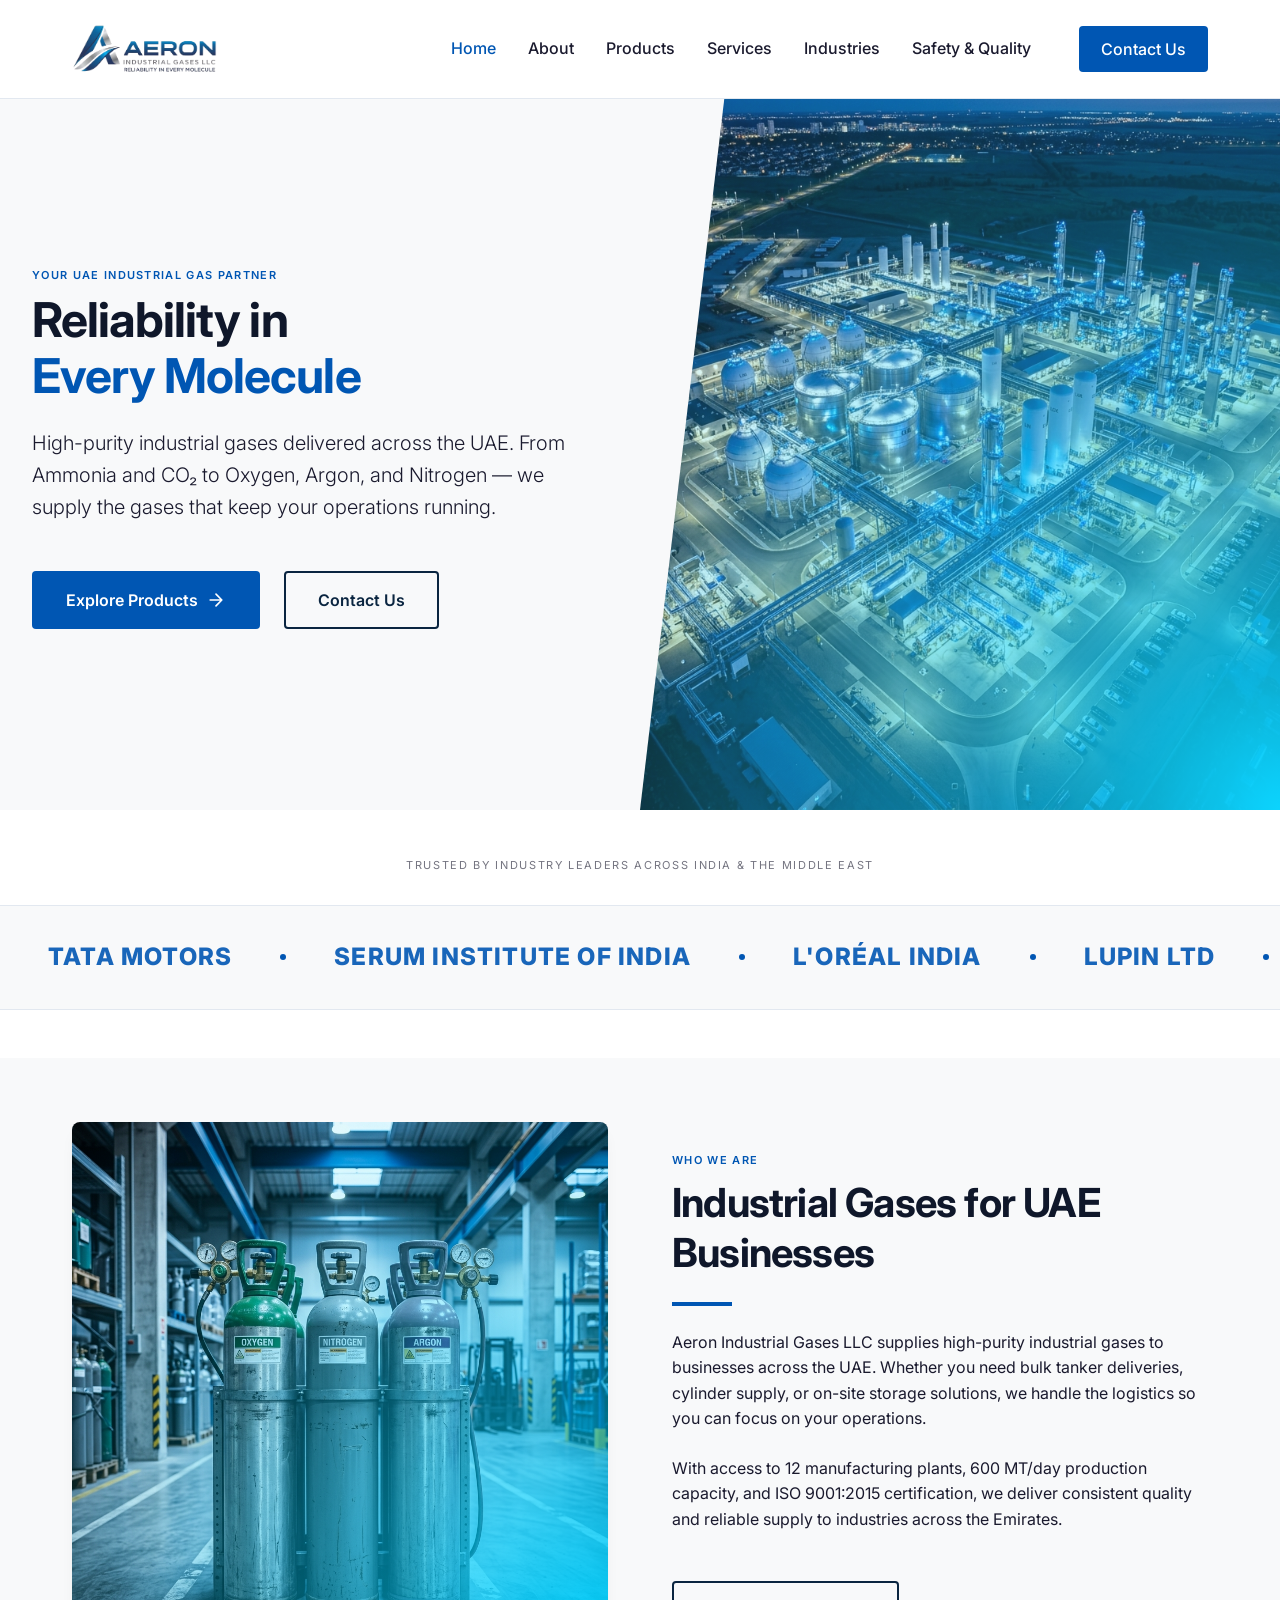
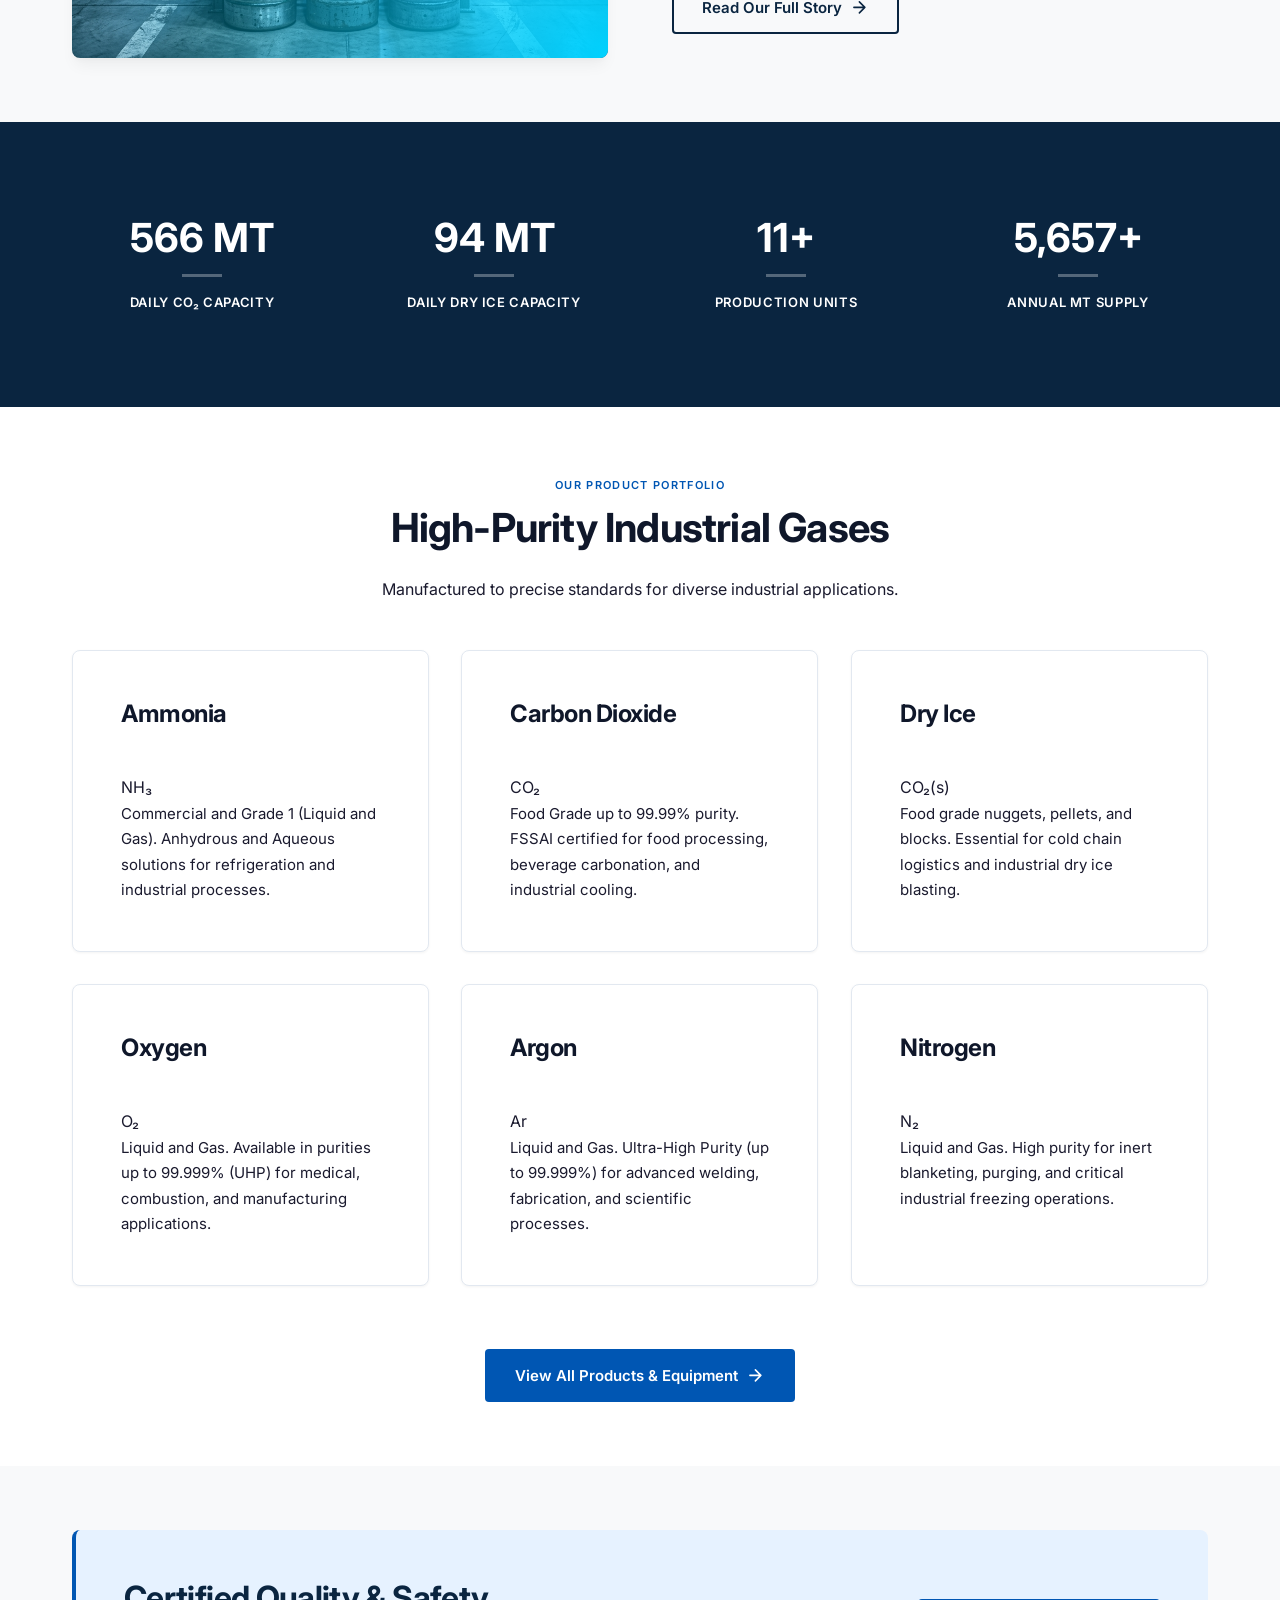
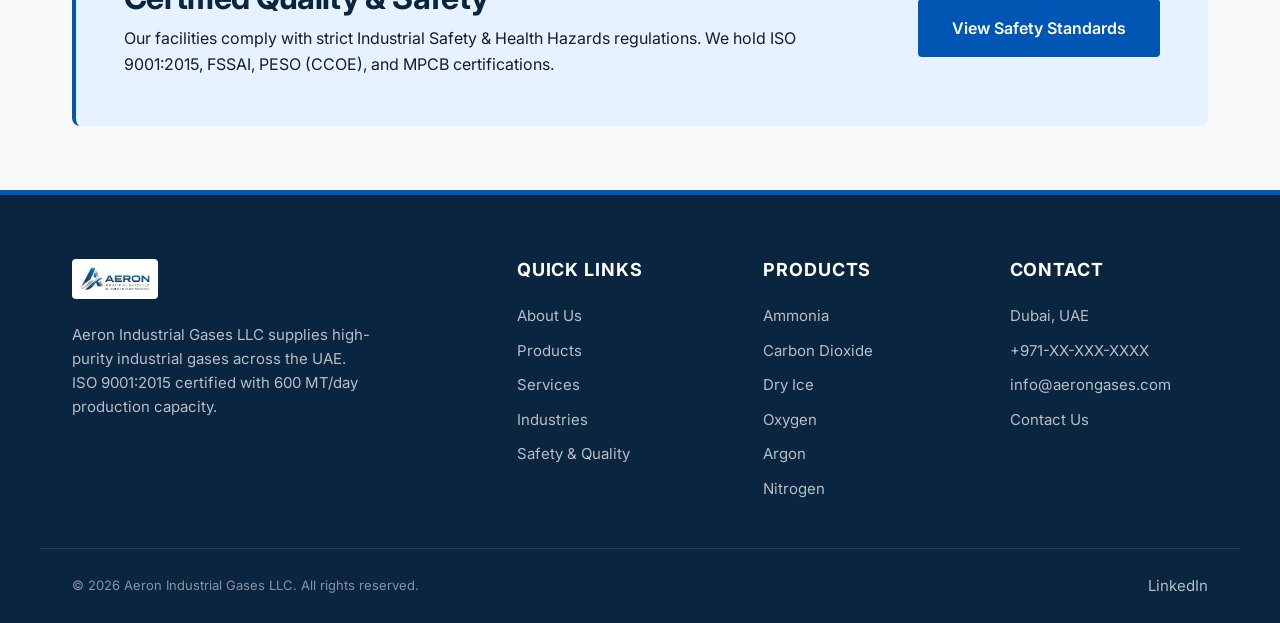
==== commit b297e630: "Add files via upload" ====
--- a/index.html
+++ b/index.html
@@ -95,7 +95,7 @@
       <div class="hero__actions">
         <a href="products.html" class="btn btn--primary btn--lg">
           Explore Products
-          <svg class="btn__icon" viewBox="0 0 24 24" fill="none" stroke="currentColor" stroke-width="2"><path d="M5 12h14M12 5l7 7-7 7"/></svg>
+          <svg class="btn__icon" viewBox="0 0 24 24" fill="none" stroke="currentColor" stroke-width="2" stroke-linecap="round" stroke-linejoin="round"><path d="M5 12h14M12 5l7 7-7 7"/></svg>
         </a>
         <a href="contact.html" class="btn btn--secondary btn--lg">Contact Us</a>
       </div>
@@ -147,7 +147,7 @@
           <p class="mt-md">With access to 12 manufacturing plants, 600 MT/day production capacity, and ISO 9001:2015 certification, we deliver consistent quality and reliable supply to industries across the Emirates.</p>
           <a href="about.html" class="btn btn--secondary mt-xl">
             Read Our Full Story
-            <svg class="btn__icon" viewBox="0 0 24 24" fill="none" stroke="currentColor" stroke-width="2"><path d="M5 12h14M12 5l7 7-7 7"/></svg>
+            <svg class="btn__icon" viewBox="0 0 24 24" fill="none" stroke="currentColor" stroke-width="2" stroke-linecap="round" stroke-linejoin="round"><path d="M5 12h14M12 5l7 7-7 7"/></svg>
           </a>
         </div>
       </div>
@@ -223,7 +223,7 @@
       <div class="text-center mt-2xl">
         <a href="products.html" class="btn btn--primary">
           View All Products & Equipment
-          <svg class="btn__icon" viewBox="0 0 24 24" fill="none" stroke="currentColor" stroke-width="2"><path d="M5 12h14M12 5l7 7-7 7"/></svg>
+          <svg class="btn__icon" viewBox="0 0 24 24" fill="none" stroke="currentColor" stroke-width="2" stroke-linecap="round" stroke-linejoin="round"><path d="M5 12h14M12 5l7 7-7 7"/></svg>
         </a>
       </div>
     </div>
--- a/styles/global.css
+++ b/styles/global.css
@@ -10,14 +10,14 @@
   --aeron-bg-alt: #f8f9fa;
   --aeron-bg-dark: #f1f4f6;
   
-  --aeron-text: #334155;
+  --aeron-text: #1a1a2e;
   --aeron-heading: #0f172a;
   --aeron-border: #e2e8f0;
   
   --font-primary: 'Inter', system-ui, -apple-system, sans-serif;
   
-  --text-xs: 0.75rem;
-  --text-sm: 0.875rem;
+  --text-xs: 0.8125rem;
+  --text-sm: 0.9375rem;
   --text-base: 1rem;
   --text-lg: 1.125rem;
   --text-xl: 1.25rem;
@@ -133,9 +133,9 @@
 
 .label {
   display: inline-block;
-  font-size: var(--text-xs);
+  font-size: 0.6875rem;
   text-transform: uppercase;
-  letter-spacing: 0.1em;
+  letter-spacing: 0.12em;
   font-weight: 600;
   color: var(--aeron-blue);
   margin-bottom: var(--space-xs);
--- a/styles/components.css
+++ b/styles/components.css
@@ -5,13 +5,14 @@
   padding: 0.875rem 1.75rem;
   border-radius: var(--border-radius);
   font-weight: 600;
-  font-size: var(--text-sm);
+  font-size: 0.9375rem;
   text-align: center;
   cursor: pointer;
   transition: all var(--transition-fast);
   border: 2px solid transparent;
   text-decoration: none;
   white-space: nowrap;
+  line-height: 1.4;
 }
 
 .btn:focus {
@@ -70,24 +71,24 @@
   color: var(--aeron-navy);
 }
 
-.btn--lg { padding: 1rem 2rem; font-size: var(--text-base); }
-.btn--sm { padding: 0.625rem 1.25rem; font-size: var(--text-xs); }
+.btn--lg { padding: 1rem 2rem; font-size: 1rem; }
+.btn--sm { padding: 0.625rem 1.25rem; font-size: 0.8125rem; }
 .btn--full { width: 100%; }
 
 @media (max-width: 576px) {
   .btn {
     padding: 0.75rem 1.5rem;
-    font-size: 0.8rem;
+    font-size: 0.875rem;
   }
   
   .btn--lg { 
     padding: 0.875rem 1.75rem; 
-    font-size: var(--text-sm); 
+    font-size: 0.9375rem; 
   }
   
   .btn--sm { 
     padding: 0.5rem 1rem; 
-    font-size: 0.7rem; 
+    font-size: 0.75rem; 
   }
 }
 
@@ -118,12 +119,12 @@
 }
 
 .nav__logo img {
-  height: 40px;
+  height: 50px;
   transition: height var(--transition-normal);
 }
 
 .nav--scrolled .nav__logo img {
-  height: 36px;
+  height: 44px;
 }
 
 .nav__links {
@@ -133,7 +134,7 @@
 }
 
 .nav__link {
-  font-size: var(--text-sm);
+  font-size: var(--text-base);
   font-weight: 500;
   color: var(--aeron-text);
   transition: color var(--transition-fast);
@@ -249,11 +250,11 @@
   }
   
   .nav__logo img {
-    height: 36px;
+    height: 42px;
   }
   
   .nav--scrolled .nav__logo img {
-    height: 32px;
+    height: 38px;
   }
   
   .nav__links {
@@ -261,7 +262,7 @@
   }
   
   .nav__link {
-    font-size: var(--text-lg);
+    font-size: var(--text-xl);
   }
 }
 
@@ -276,7 +277,7 @@
   transition: all var(--transition-normal);
   display: flex;
   flex-direction: column;
-  justify-content: center;
+  justify-content: flex-start;
   align-items: flex-start;
 }
 
@@ -294,30 +295,65 @@
 
 .card__title {
   margin-bottom: var(--space-sm);
+  /* Reserve exactly 2 lines at h4 size so all cards align uniformly */
+  min-height: 3.75rem; /* h4: 1.5rem × line-height 1.25 × 2 lines */
+}
+
+/* Match responsive h4 sizes from global.css */
+@media (max-width: 768px) {
+  .card__title {
+    min-height: 2.8125rem; /* h4: 1.125rem × 1.25 × 2 */
+  }
+}
+
+@media (max-width: 576px) {
+  .card__title {
+    min-height: 2.5rem; /* h4: 1rem × 1.25 × 2 */
+  }
 }
 
 .card__text {
   font-size: var(--text-sm);
   color: var(--aeron-text);
   margin-bottom: var(--space-md);
-  line-height: 1.6;
+  line-height: 1.7;
+  flex-grow: 1;
 }
 
 .card__text:last-child {
   margin-bottom: 0;
 }
 
+/* Tags container inside plain .card — push to bottom */
+.card > .product-card__tags {
+  margin-top: auto;
+  padding-top: var(--space-md);
+  align-items: center;
+  align-content: flex-start;
+}
+
 .card__tag {
   display: inline-block;
-  padding: 0.25rem 0.75rem;
-  background-color: var(--aeron-light-blue);
-  color: var(--aeron-blue);
+  padding: 0.4rem 0.5rem;
+  background: linear-gradient(135deg, var(--aeron-blue) 0%, #0066cc 100%);
+  color: #fff;
   border-radius: 100px;
-  font-size: 0.7rem;
+  font-size: 0.6875rem;
   font-weight: 600;
   text-transform: uppercase;
-  margin-right: 0.5rem;
-  margin-bottom: 0.5rem;
+  margin: 0;
+  box-shadow: 0 2px 4px rgba(0, 86, 179, 0.2);
+  transition: all var(--transition-fast);
+  line-height: 1.2;
+  font-family: var(--font-primary);
+  letter-spacing: 0.03em;
+  white-space: nowrap;
+  vertical-align: middle;
+}
+
+.card__tag:hover {
+  transform: translateY(-1px);
+  box-shadow: 0 4px 8px rgba(0, 86, 179, 0.3);
 }
 
 .card--center,
@@ -326,6 +362,15 @@
   align-items: center;
   text-align: center;
   padding: var(--space-lg);
+  background: linear-gradient(135deg, #ffffff 0%, var(--aeron-light-blue) 100%);
+  box-shadow: 0 2px 8px rgba(0, 86, 179, 0.08);
+}
+
+.card--center:hover,
+.card[style*="text-align:center"]:hover,
+.card[style*="text-align: center"]:hover {
+  background: linear-gradient(135deg, var(--aeron-light-blue) 0%, #ffffff 100%);
+  box-shadow: 0 4px 12px rgba(0, 86, 179, 0.15);
 }
 
 .card--center h4,
@@ -349,9 +394,10 @@
 .card--center h4:only-child,
 .card[style*="text-align:center"] h4:only-child,
 .card[style*="text-align: center"] h4:only-child {
-  font-size: var(--text-lg);
+  font-size: var(--text-xl);
   font-weight: 600;
   margin-bottom: 0;
+  line-height: 1.3;
 }
 
 @media (max-width: 768px) {
@@ -364,7 +410,7 @@
   .card--center h4:only-child,
   .card[style*="text-align:center"] h4:only-child,
   .card[style*="text-align: center"] h4:only-child {
-    font-size: var(--text-base);
+    font-size: var(--text-lg);
   }
 }
 
@@ -422,11 +468,12 @@
 }
 
 .stat__label {
-  font-size: var(--text-sm);
+  font-size: 0.8125rem;
   font-weight: 600;
   color: var(--aeron-navy);
   text-transform: uppercase;
   letter-spacing: 0.05em;
+  line-height: 1.4;
 }
 
 .stat__label--light {
@@ -453,7 +500,7 @@
   }
   
   .stat__label {
-    font-size: 0.7rem;
+    font-size: 0.75rem;
   }
 }
 
@@ -504,8 +551,9 @@
 
 .footer__brand p {
   color: rgba(255,255,255,0.7);
-  font-size: var(--text-sm);
+  font-size: 0.9375rem;
   max-width: 300px;
+  line-height: 1.6;
 }
 
 .footer__heading {
@@ -523,12 +571,14 @@
 
 .footer__link {
   color: rgba(255,255,255,0.7);
-  font-size: var(--text-sm);
+  font-size: 0.9375rem;
   transition: color var(--transition-fast);
+  line-height: 1.5;
 }
 
 .footer__link:hover {
-  color: var(--aeron-blue);
+  color: #fff;
+  opacity: 1;
 }
 
 .footer__link:focus {
@@ -558,7 +608,8 @@
 
 .footer__copy {
   color: rgba(255,255,255,0.5);
-  font-size: var(--text-xs);
+  font-size: 0.8125rem;
+  line-height: 1.5;
 }
 
 @media (max-width: 768px) {
@@ -578,7 +629,7 @@
   }
   
   .footer__copy {
-    font-size: 0.65rem;
+    font-size: 0.75rem;
   }
 }
 
@@ -588,10 +639,11 @@
 
 .form-label {
   display: block;
-  font-size: var(--text-sm);
+  font-size: 0.9375rem;
   font-weight: 600;
   color: var(--aeron-navy);
   margin-bottom: 0.5rem;
+  line-height: 1.4;
 }
 
 .form-input, .form-select, .form-textarea {
@@ -649,7 +701,7 @@
   }
   
   .form-input, .form-select, .form-textarea {
-    font-size: var(--text-sm);
+    font-size: 0.9375rem;
   }
 }
 
--- a/styles/pages.css
+++ b/styles/pages.css
@@ -22,7 +22,9 @@
   right: 0;
   width: 50%;
   height: 100%;
-  background-image: url('../assets/hero-bg.png');
+  background-image: 
+    radial-gradient(circle at 100% 100%, #00d2ff 0%, rgba(0, 210, 255, 0.55) 30%, rgba(0, 210, 255, 0.18) 65%, rgba(0, 210, 255, 0) 100%),
+    url('../assets/hero-bg.png');
   background-size: cover;
   background-position: center;
   clip-path: polygon(15% 0, 100% 0, 100% 100%, 0% 100%);
@@ -175,16 +177,19 @@
 }
 
 .ticker__item {
-  font-weight: 700;
-  font-size: var(--text-xl);
-  color: var(--aeron-navy);
-  opacity: 0.4;
+  font-weight: 800;
+  font-size: var(--text-2xl);
+  color: var(--aeron-blue);
+  opacity: 0.9;
   white-space: nowrap;
   padding: 0 3rem;
+  text-transform: uppercase;
+  letter-spacing: 0.05em;
 }
 
 .ticker__item:hover {
   opacity: 1;
+  color: var(--aeron-navy);
 }
 
 .ticker__dot {
@@ -228,13 +233,33 @@
 
 .about-snapshot__image {
   position: relative;
+  border-radius: var(--border-radius-lg);
+  overflow: hidden;
+  box-shadow: var(--shadow-lg);
 }
 
 .about-snapshot__image img {
-  border-radius: var(--border-radius-lg);
-  box-shadow: var(--shadow-lg);
+  display: block;
   width: 100%;
-  height: auto;
+  height: 100%;
+  object-fit: cover;
+  transition: transform var(--transition-normal);
+}
+
+.about-snapshot__image:hover img {
+  transform: scale(1.04);
+}
+
+.about-snapshot__image::after {
+  content: '';
+  position: absolute;
+  top: 0;
+  left: 0;
+  width: 100%;
+  height: 100%;
+  background: radial-gradient(circle at 100% 100%, #00d2ff 0%, rgba(0, 210, 255, 0.55) 30%, rgba(0, 210, 255, 0.18) 65%, rgba(0, 210, 255, 0) 100%);
+  pointer-events: none;
+  z-index: 2;
 }
 
 @media (max-width: 992px) {
@@ -288,7 +313,7 @@
 
 .product-card__image .product-card__brand {
   font-size: 2.5rem;
-  font-weight: 300;
+  font-weight: 700;
   color: var(--aeron-blue);
   text-align: center;
   line-height: 1.3;
@@ -316,6 +341,11 @@
 .product-card__tags {
   margin-top: auto;
   padding-top: var(--space-md);
+  display: flex;
+  flex-wrap: wrap;
+  align-items: flex-start;
+  align-content: flex-start;
+  gap: 0.5rem;
 }
 
 @media (max-width: 768px) {
@@ -367,11 +397,35 @@
   direction: ltr;
 }
 
+.service-block__visual {
+  position: relative;
+  border-radius: var(--border-radius-lg);
+  overflow: hidden;
+  box-shadow: var(--shadow-lg);
+}
+
 .service-block__visual img {
-  border-radius: var(--border-radius-lg);
-  box-shadow: var(--shadow-lg);
+  display: block;
   width: 100%;
-  height: auto;
+  height: 100%;
+  object-fit: cover;
+  transition: transform var(--transition-normal);
+}
+
+.service-block__visual:hover img {
+  transform: scale(1.04);
+}
+
+.service-block__visual::after {
+  content: '';
+  position: absolute;
+  top: 0;
+  left: 0;
+  width: 100%;
+  height: 100%;
+  background: radial-gradient(circle at 100% 100%, #00d2ff 0%, rgba(0, 210, 255, 0.55) 30%, rgba(0, 210, 255, 0.18) 65%, rgba(0, 210, 255, 0) 100%);
+  pointer-events: none;
+  z-index: 2;
 }
 
 .service-block__features {
@@ -382,7 +436,9 @@
   display: flex;
   align-items: center;
   margin-bottom: 0.75rem;
-  font-size: var(--text-sm);
+  font-size: 0.9375rem;
+  line-height: 1.5;
+  color: var(--aeron-heading);
 }
 
 .service-block__feature::before {
@@ -459,7 +515,8 @@
 }
 
 .timeline__text {
-  line-height: 1.6;
+  line-height: 1.7;
+  font-size: var(--text-sm);
 }
 
 @media (max-width: 768px) {
@@ -620,11 +677,12 @@
 }
 
 .strength-item__label {
-  font-size: var(--text-sm);
+  font-size: 0.8125rem;
   font-weight: 600;
   color: var(--aeron-navy);
   text-transform: uppercase;
   letter-spacing: 0.05em;
+  line-height: 1.4;
 }
 
 @media (max-width: 992px) {
@@ -655,24 +713,46 @@
 
 .ticker-intro {
   text-align: center;
-  font-size: var(--text-xs);
+  font-size: 0.6875rem;
   text-transform: uppercase;
   letter-spacing: 0.15em;
   color: var(--aeron-text);
   opacity: 0.6;
   margin-bottom: var(--space-lg);
+  line-height: 1.4;
 }
 
 /* ── Timeline Image ────────────────────────────── */
 .timeline-image {
-  display: flex;
-  flex-direction: column;
-  justify-content: center;
+  position: relative;
+  border-radius: var(--border-radius-lg);
+  overflow: hidden;
+  box-shadow: var(--shadow-lg);
+  height: 100%;
 }
 
 .timeline-image img {
-  border-radius: var(--border-radius-lg);
-  box-shadow: var(--shadow-md);
+  display: block;
+  width: 100%;
+  height: 100%;
+  object-fit: cover;
+  transition: transform var(--transition-normal);
+}
+
+.timeline-image:hover img {
+  transform: scale(1.04);
+}
+
+.timeline-image::after {
+  content: '';
+  position: absolute;
+  top: 0;
+  left: 0;
+  width: 100%;
+  height: 100%;
+  background: radial-gradient(circle at 100% 100%, #00d2ff 0%, rgba(0, 210, 255, 0.55) 30%, rgba(0, 210, 255, 0.18) 65%, rgba(0, 210, 255, 0) 100%);
+  pointer-events: none;
+  z-index: 2;
 }
 
 /* ── Contact Page ──────────────────────────────── */
@@ -687,6 +767,8 @@
 .form-intro {
   margin-bottom: var(--space-lg);
   color: var(--aeron-text);
+  font-size: var(--text-sm);
+  line-height: 1.6;
 }
 
 @media (max-width: 768px) {
@@ -704,25 +786,59 @@
 /* ── Supply Cards (Products Page) ──────────────── */
 .supply-card {
   text-align: center;
-  padding: var(--space-md);
+  padding: var(--space-lg);
   align-items: center;
+  justify-content: flex-start;
 }
 
 .supply-card__icon {
   width: 48px;
   height: 48px;
-  margin: 0 auto var(--space-sm);
+  margin: 0 auto var(--space-md);
   color: var(--aeron-blue);
+  flex-shrink: 0;
+  display: block;
 }
 
 .supply-card h4 {
   margin-bottom: var(--space-sm);
   text-align: center;
   width: 100%;
+  font-size: var(--text-xl);
+  line-height: 1.3;
 }
 
 .supply-card .card__text {
   text-align: center;
+  font-size: var(--text-sm);
+  line-height: 1.6;
+  margin: 0;
+}
+
+@media (max-width: 768px) {
+  .supply-card {
+    padding: var(--space-md);
+  }
+  
+  .supply-card__icon {
+    width: 44px;
+    height: 44px;
+  }
+  
+  .supply-card h4 {
+    font-size: var(--text-lg);
+  }
+}
+
+@media (max-width: 576px) {
+  .supply-card__icon {
+    width: 40px;
+    height: 40px;
+  }
+  
+  .supply-card h4 {
+    font-size: var(--text-base);
+  }
 }
 
 /* ── Certification Cards (Safety Page) ─────────── */
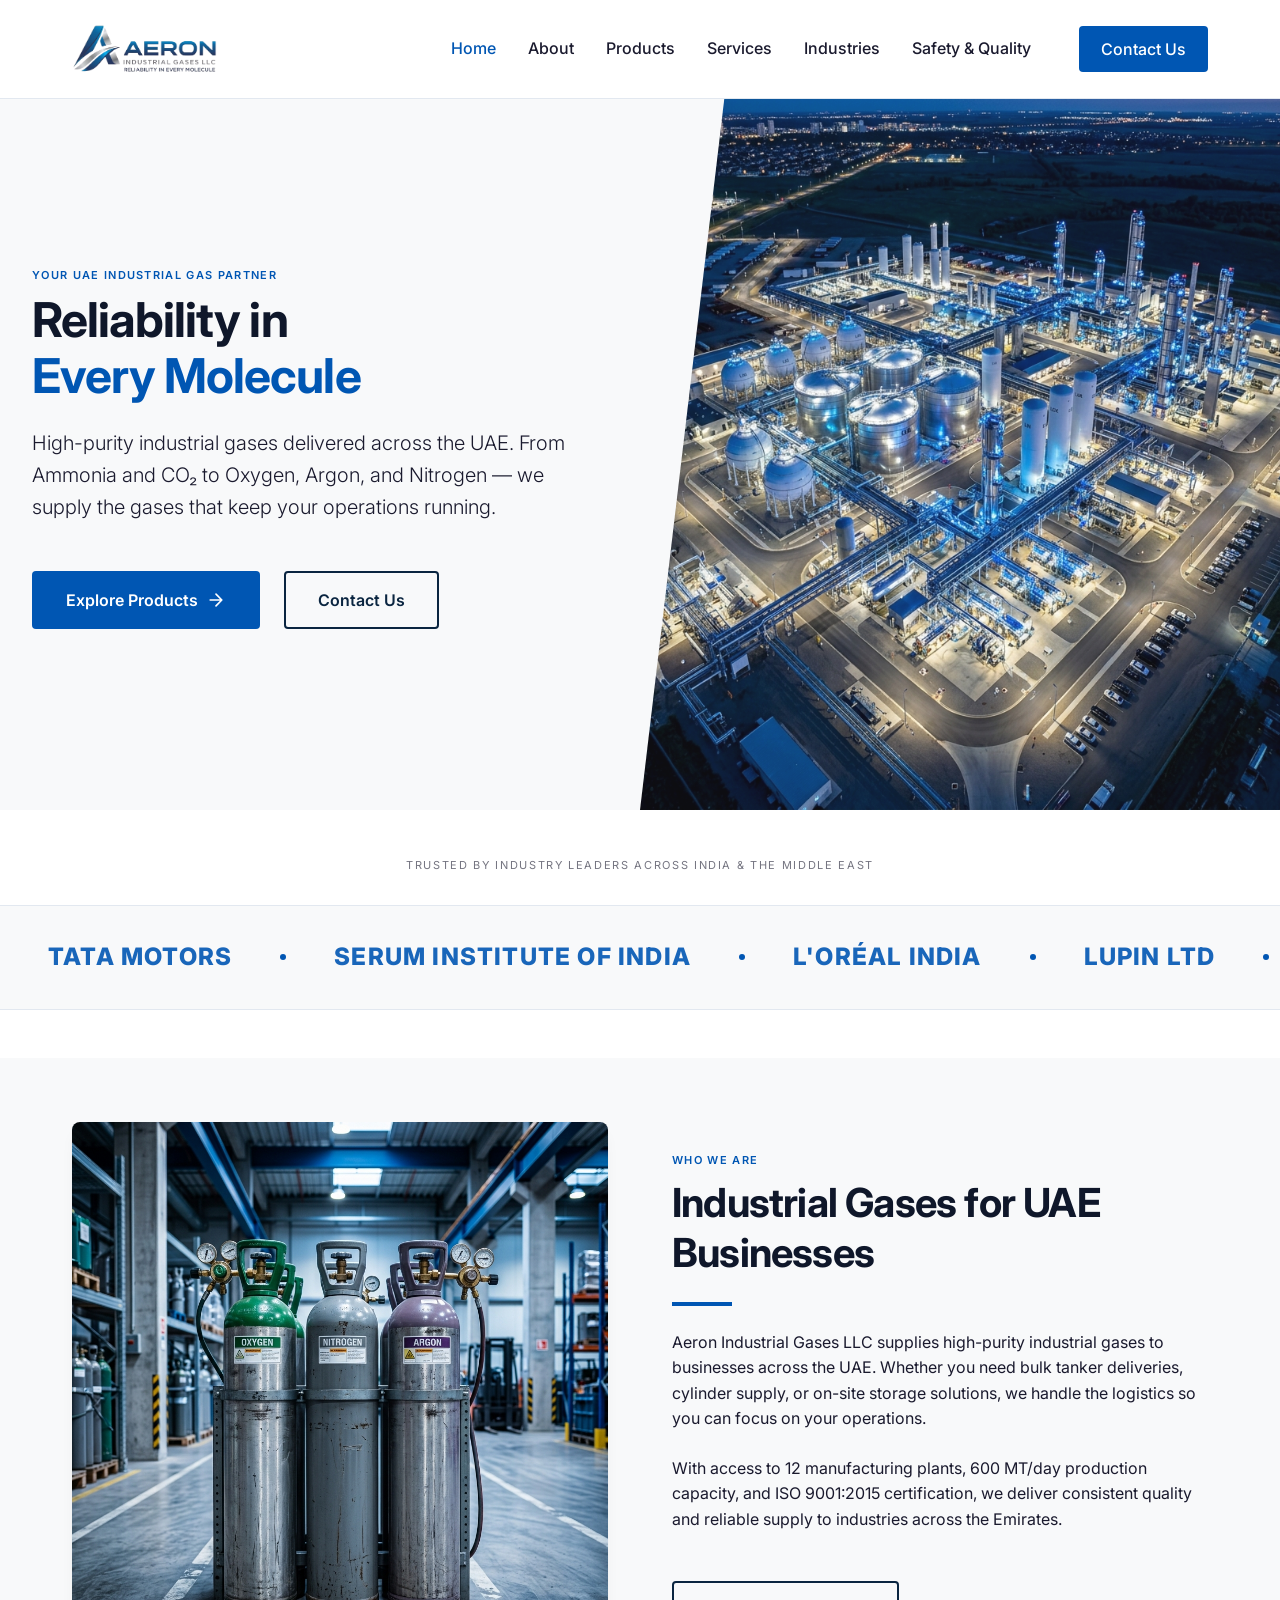
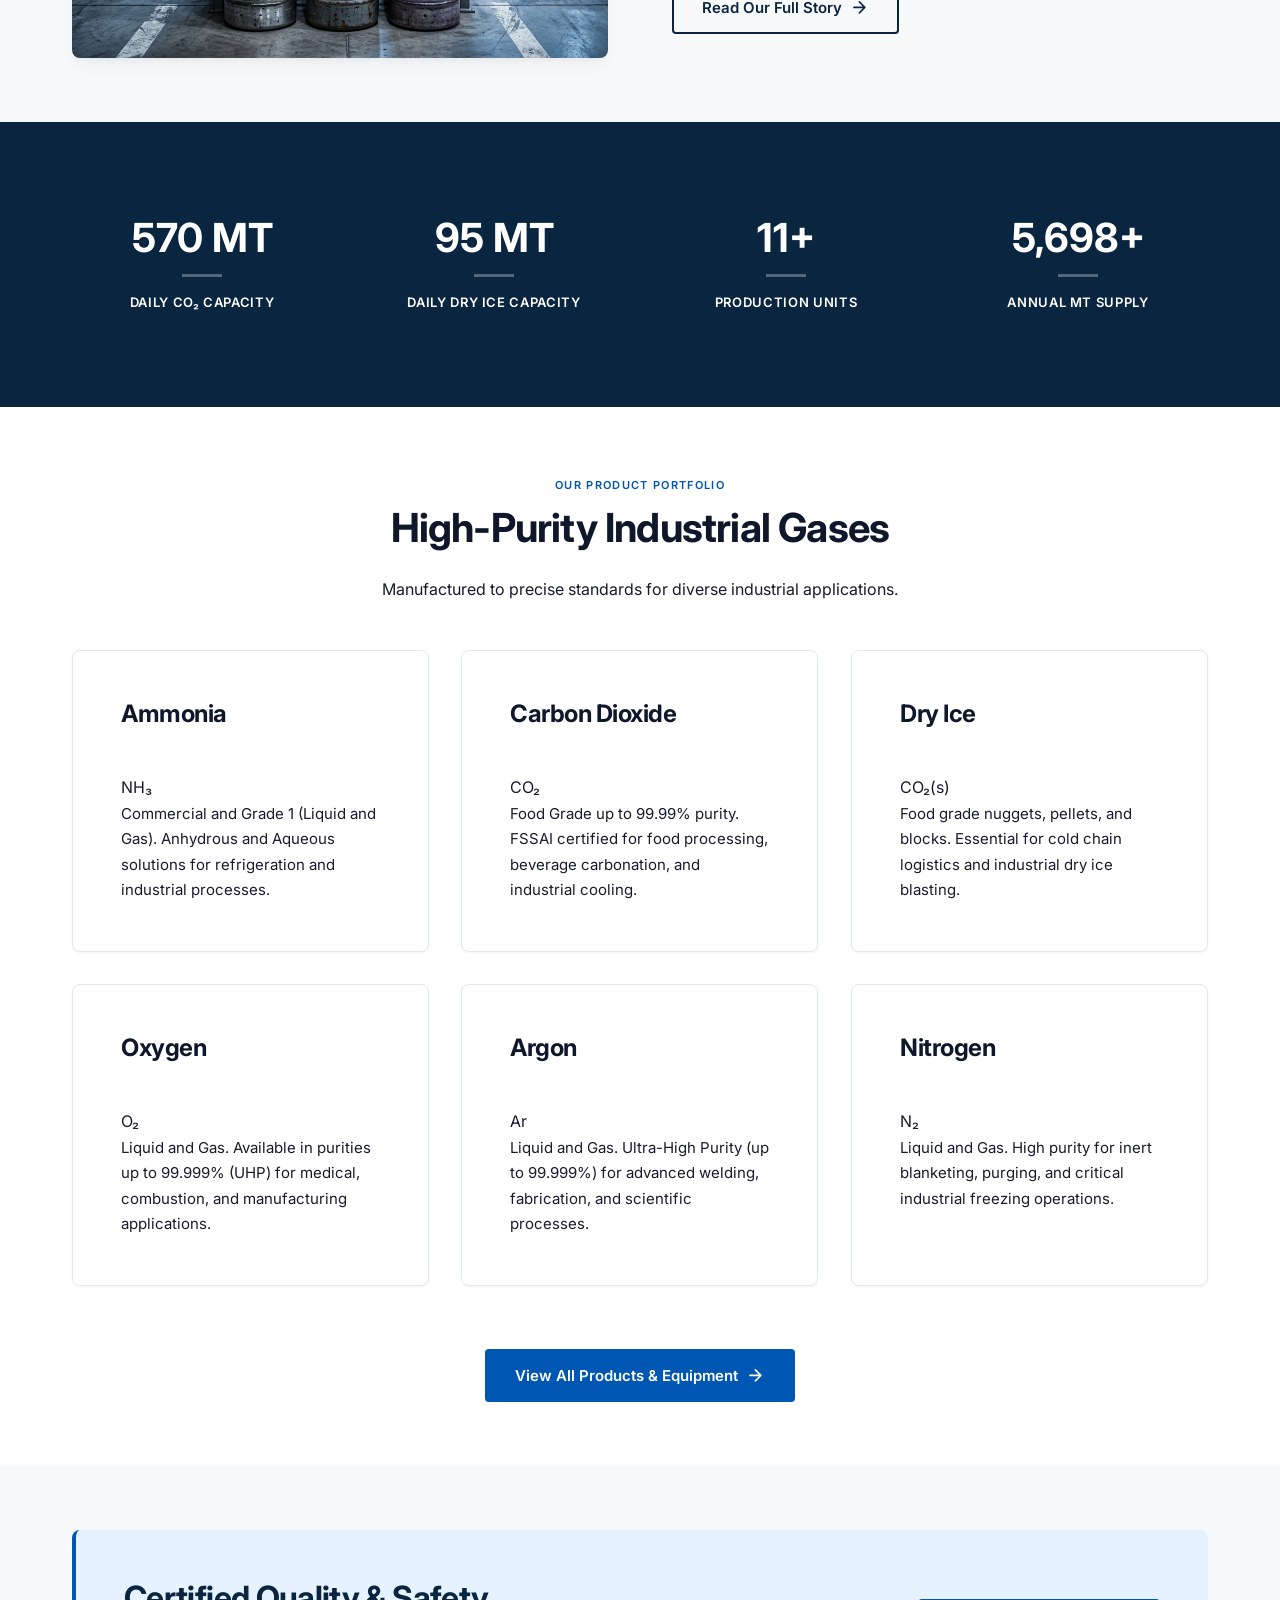
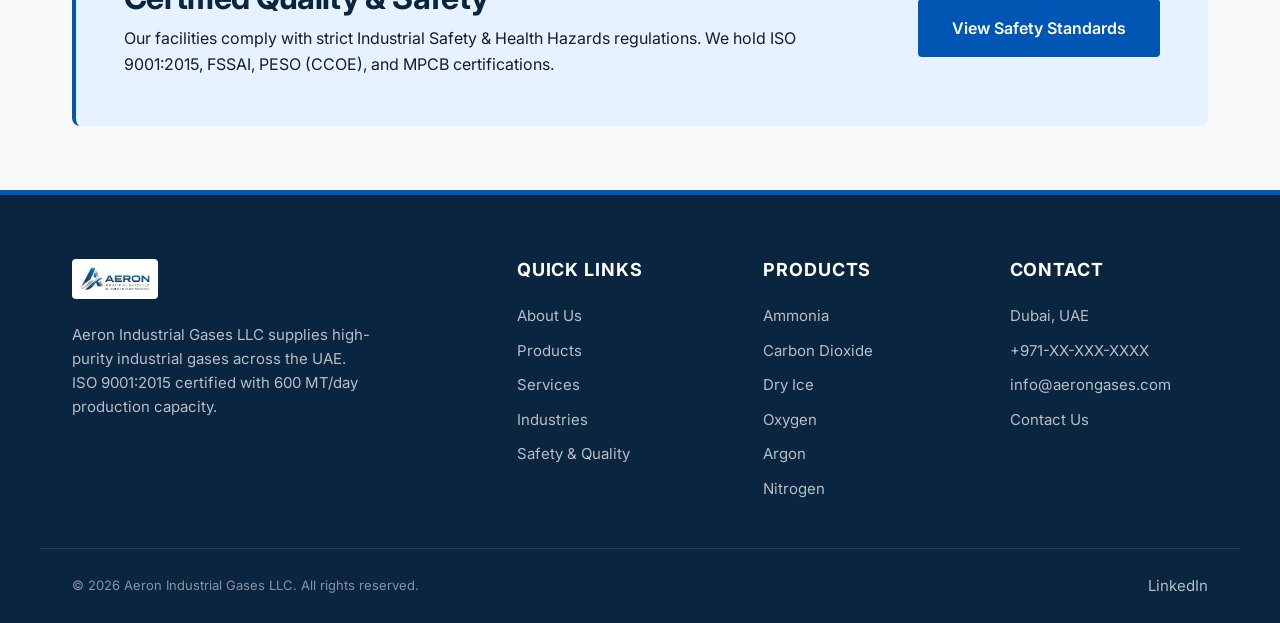
==== commit dcdd06cb: "Add files via upload" ====
--- a/index.html
+++ b/index.html
@@ -27,9 +27,9 @@
   <link rel="preconnect" href="https://fonts.googleapis.com">
   <link rel="preconnect" href="https://fonts.gstatic.com" crossorigin>
   
-  <link rel="stylesheet" href="styles/global.css">
-  <link rel="stylesheet" href="styles/components.css">
-  <link rel="stylesheet" href="styles/pages.css">
+  <link rel="stylesheet" href="styles/global.css?v=1.2">
+  <link rel="stylesheet" href="styles/components.css?v=1.2">
+  <link rel="stylesheet" href="styles/pages.css?v=1.2">
   <link rel="icon" type="image/png" href="assets/logo.png">
   <link rel="manifest" href="manifest.json">
   <meta name="theme-color" content="#0056b3">
--- a/styles/pages.css
+++ b/styles/pages.css
@@ -22,9 +22,7 @@
   right: 0;
   width: 50%;
   height: 100%;
-  background-image: 
-    radial-gradient(circle at 100% 100%, #00d2ff 0%, rgba(0, 210, 255, 0.55) 30%, rgba(0, 210, 255, 0.18) 65%, rgba(0, 210, 255, 0) 100%),
-    url('../assets/hero-bg.png');
+  background-image: url('../assets/hero-bg.png');
   background-size: cover;
   background-position: center;
   clip-path: polygon(15% 0, 100% 0, 100% 100%, 0% 100%);
@@ -32,6 +30,25 @@
   opacity: 0.95;
 }
 
+.hero::before {
+  content: '';
+  position: absolute;
+  top: 0;
+  right: 0;
+  width: 50%;
+  height: 100%;
+  background: radial-gradient(circle at 100% 100%, #00d2ff 0%, rgba(0, 210, 255, 0.55) 30%, rgba(0, 210, 255, 0.18) 65%, rgba(0, 210, 255, 0) 100%);
+  clip-path: polygon(15% 0, 100% 0, 100% 100%, 0% 100%);
+  z-index: 2;
+  opacity: 0;
+  transition: opacity 0.4s ease;
+  pointer-events: none;
+}
+
+.hero:hover::before {
+  opacity: 0.55;
+}
+
 .hero__content {
   position: relative;
   z-index: 10;
@@ -61,6 +78,11 @@
   .hero::after {
     width: 100%;
     opacity: 0.15;
+    clip-path: none;
+  }
+  
+  .hero::before {
+    width: 100%;
     clip-path: none;
   }
   
@@ -243,11 +265,6 @@
   width: 100%;
   height: 100%;
   object-fit: cover;
-  transition: transform var(--transition-normal);
-}
-
-.about-snapshot__image:hover img {
-  transform: scale(1.04);
 }
 
 .about-snapshot__image::after {
@@ -260,6 +277,12 @@
   background: radial-gradient(circle at 100% 100%, #00d2ff 0%, rgba(0, 210, 255, 0.55) 30%, rgba(0, 210, 255, 0.18) 65%, rgba(0, 210, 255, 0) 100%);
   pointer-events: none;
   z-index: 2;
+  opacity: 0;
+  transition: opacity 0.4s ease;
+}
+
+.about-snapshot__image:hover::after {
+  opacity: 0.55;
 }
 
 @media (max-width: 992px) {
@@ -409,11 +432,6 @@
   width: 100%;
   height: 100%;
   object-fit: cover;
-  transition: transform var(--transition-normal);
-}
-
-.service-block__visual:hover img {
-  transform: scale(1.04);
 }
 
 .service-block__visual::after {
@@ -426,6 +444,12 @@
   background: radial-gradient(circle at 100% 100%, #00d2ff 0%, rgba(0, 210, 255, 0.55) 30%, rgba(0, 210, 255, 0.18) 65%, rgba(0, 210, 255, 0) 100%);
   pointer-events: none;
   z-index: 2;
+  opacity: 0;
+  transition: opacity 0.4s ease;
+}
+
+.service-block__visual:hover::after {
+  opacity: 0.55;
 }
 
 .service-block__features {
@@ -736,11 +760,6 @@
   width: 100%;
   height: 100%;
   object-fit: cover;
-  transition: transform var(--transition-normal);
-}
-
-.timeline-image:hover img {
-  transform: scale(1.04);
 }
 
 .timeline-image::after {
@@ -753,6 +772,12 @@
   background: radial-gradient(circle at 100% 100%, #00d2ff 0%, rgba(0, 210, 255, 0.55) 30%, rgba(0, 210, 255, 0.18) 65%, rgba(0, 210, 255, 0) 100%);
   pointer-events: none;
   z-index: 2;
+  opacity: 0;
+  transition: opacity 0.4s ease;
+}
+
+.timeline-image:hover::after {
+  opacity: 0.55;
 }
 
 /* ── Contact Page ──────────────────────────────── */
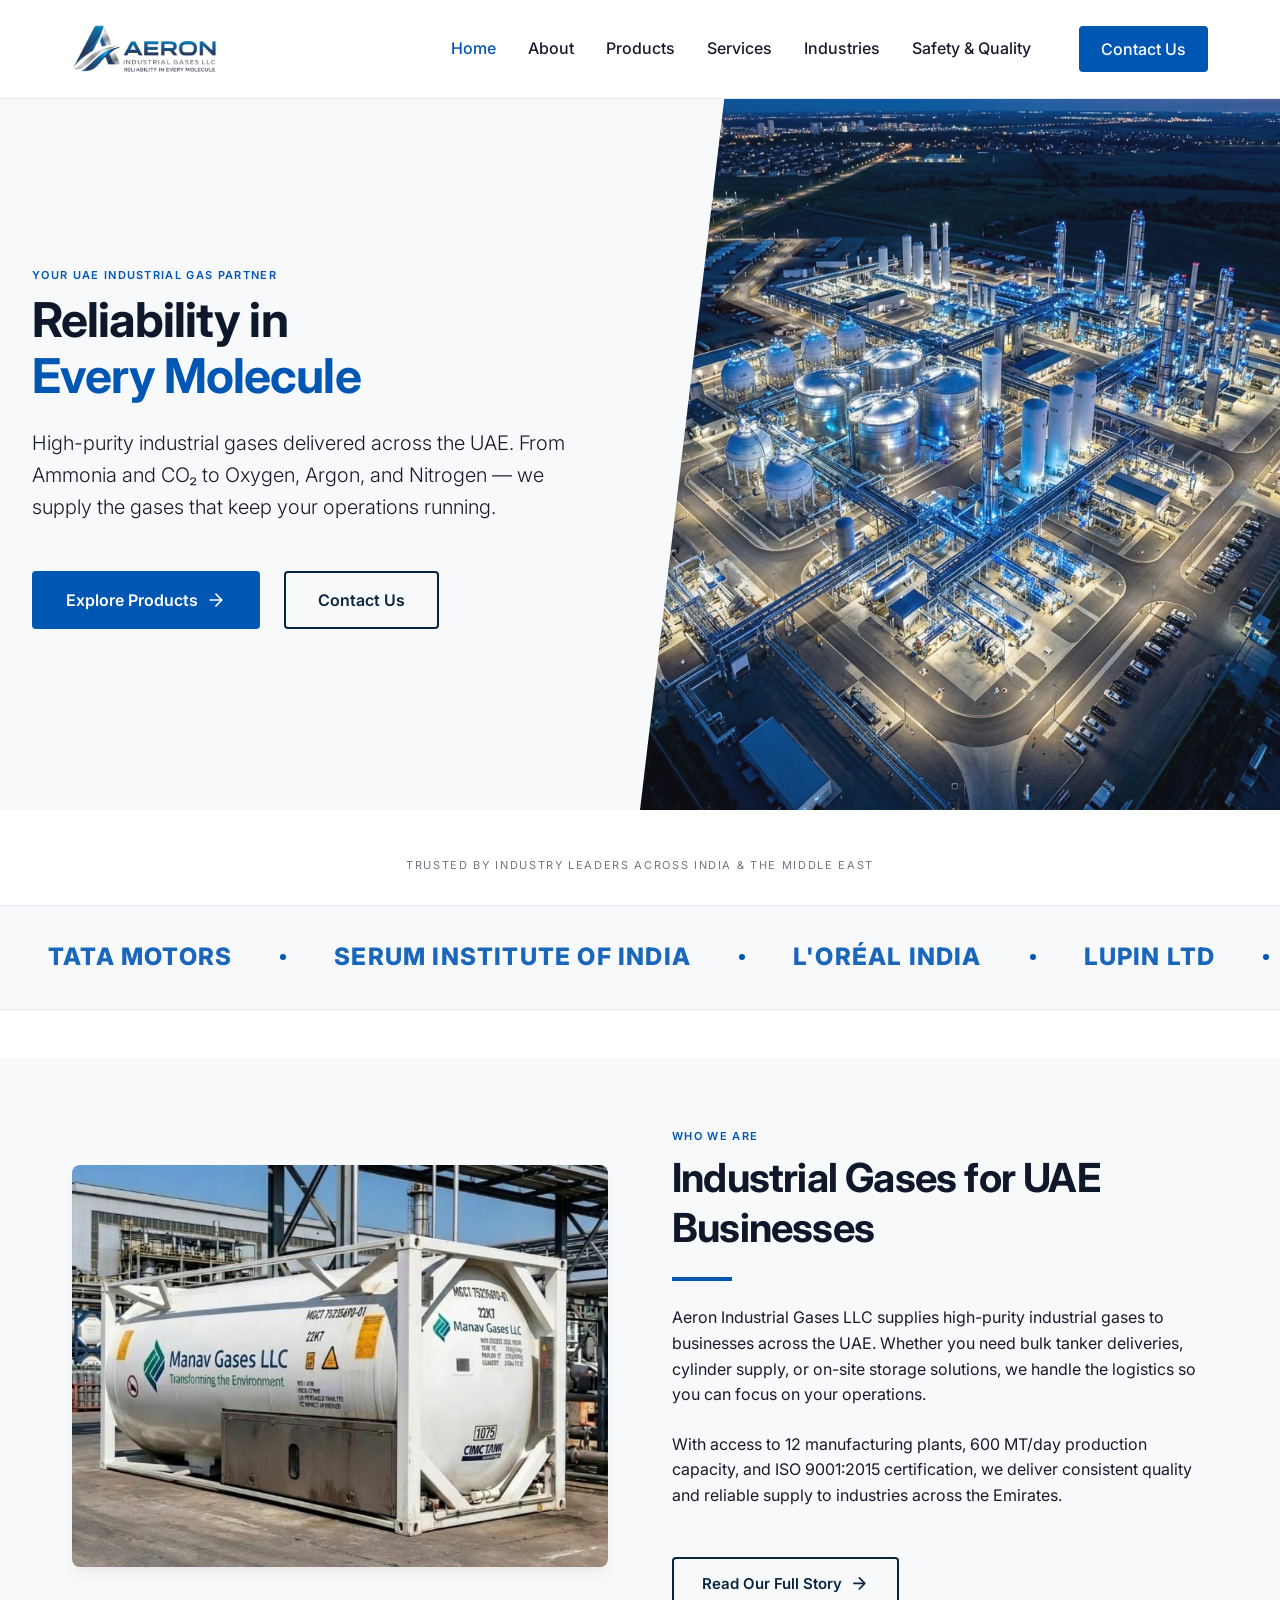
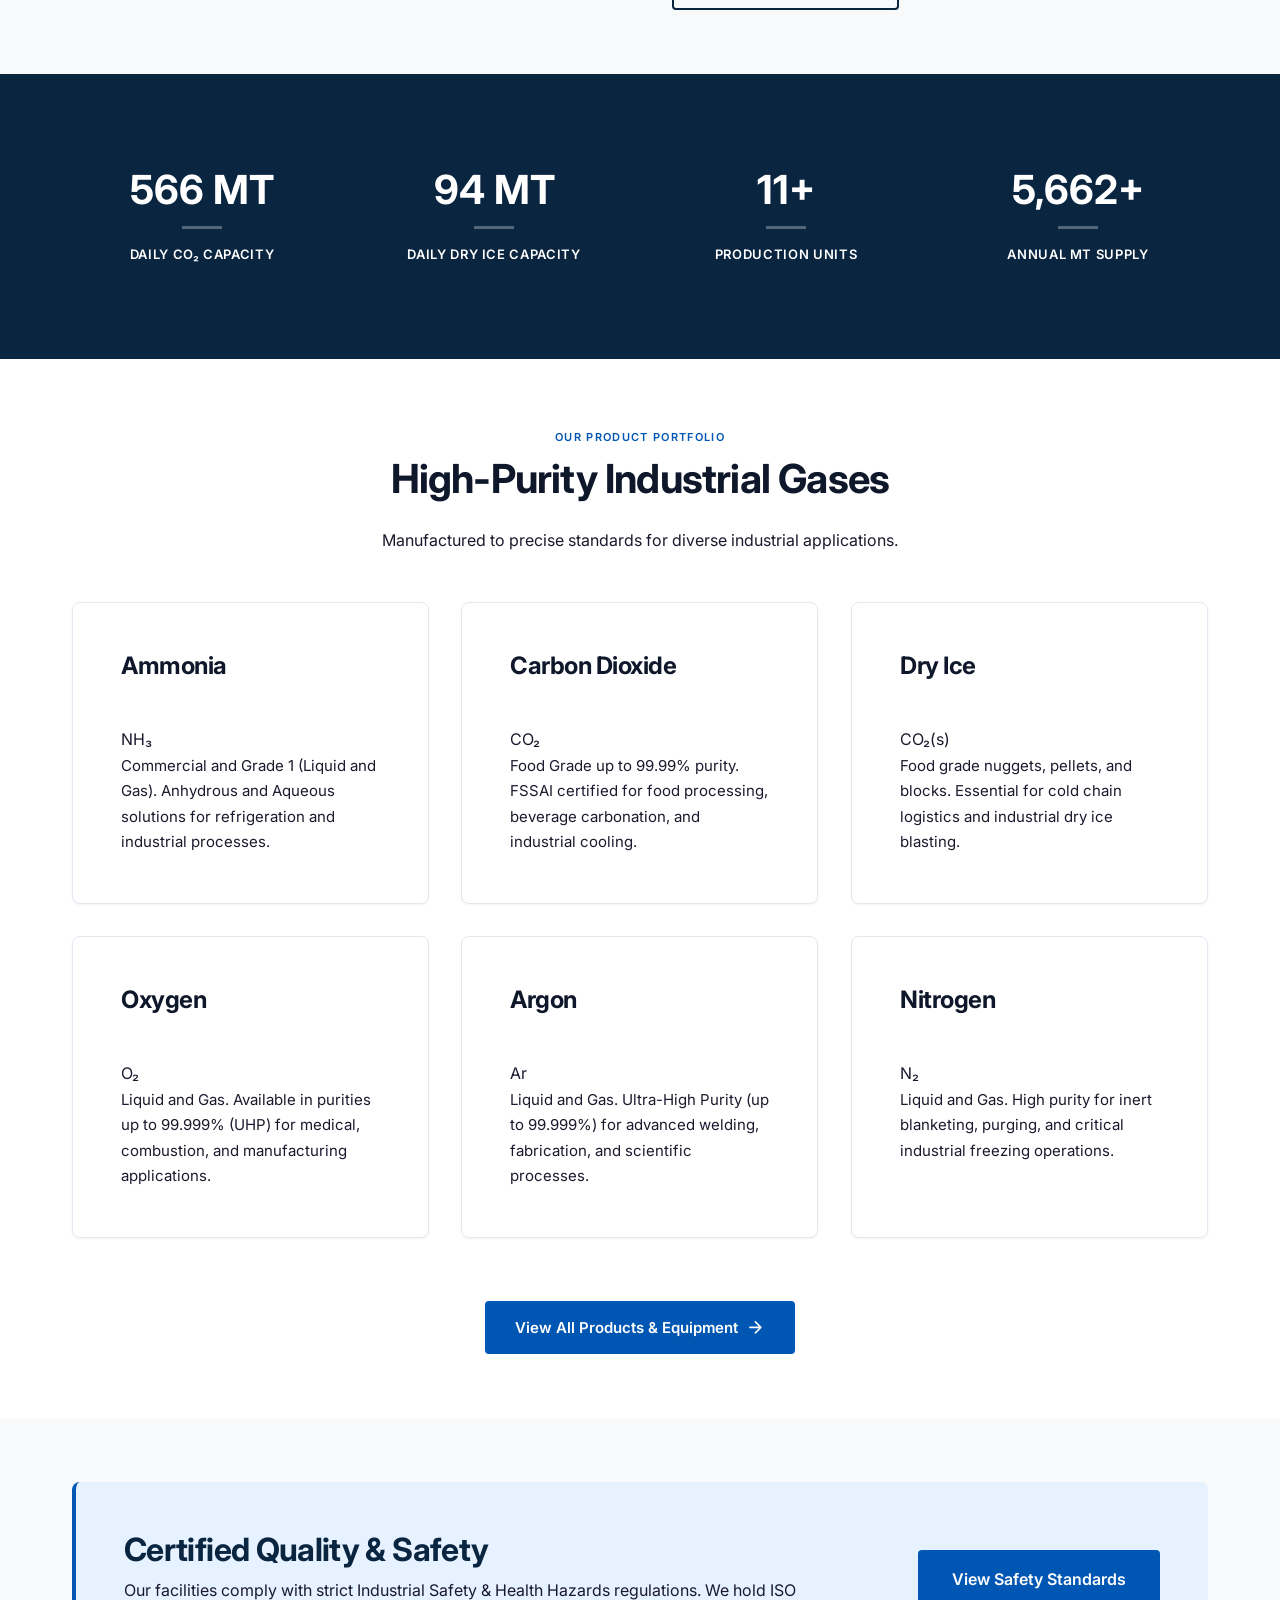
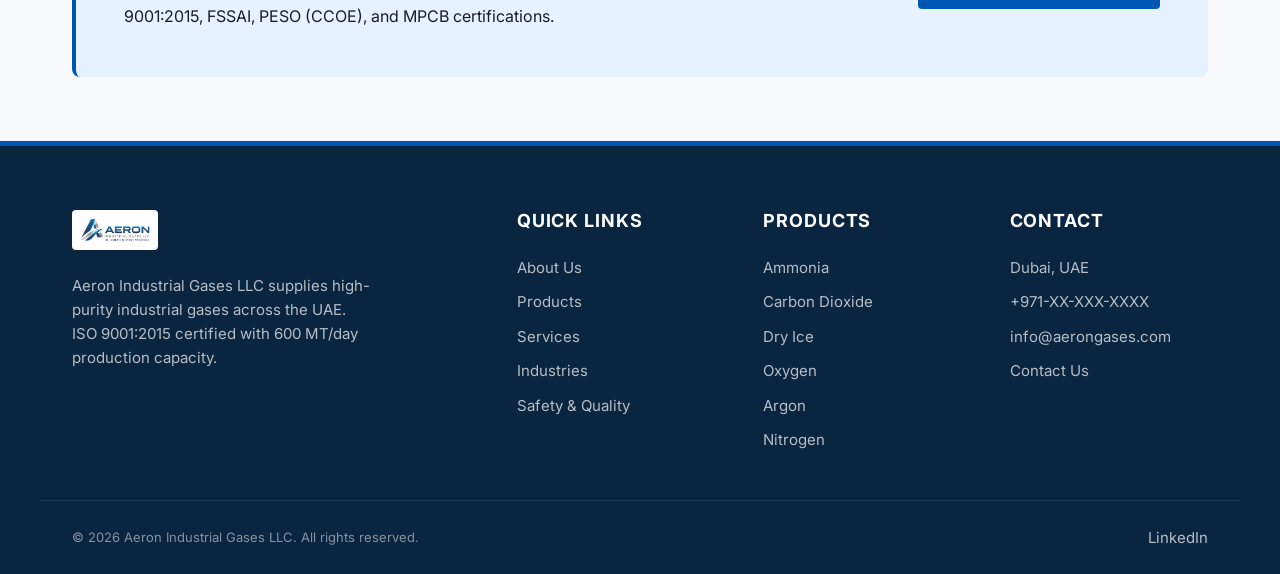
==== commit 0264787b: "Add files via upload" ====
--- a/index.html
+++ b/index.html
@@ -137,7 +137,7 @@
     <div class="container">
       <div class="about-snapshot">
         <div class="about-snapshot__image">
-          <img src="assets/about-facility.png" alt="Industrial gas cylinder storage facility with organized rows of high-pressure cylinders" loading="lazy" width="600" height="400">
+          <img src="assets/iso-tank.jpeg" alt="Manav Gases ISO tank container at industrial facility" loading="lazy" width="600" height="400">
         </div>
         <div>
           <p class="label">Who We Are</p>
--- a/styles/pages.css
+++ b/styles/pages.css
@@ -258,6 +258,7 @@
   border-radius: var(--border-radius-lg);
   overflow: hidden;
   box-shadow: var(--shadow-lg);
+  aspect-ratio: 4 / 3;
 }
 
 .about-snapshot__image img {
@@ -425,6 +426,7 @@
   border-radius: var(--border-radius-lg);
   overflow: hidden;
   box-shadow: var(--shadow-lg);
+  aspect-ratio: 4 / 3;
 }
 
 .service-block__visual img {
@@ -753,6 +755,7 @@
   overflow: hidden;
   box-shadow: var(--shadow-lg);
   height: 100%;
+  aspect-ratio: 4 / 3;
 }
 
 .timeline-image img {
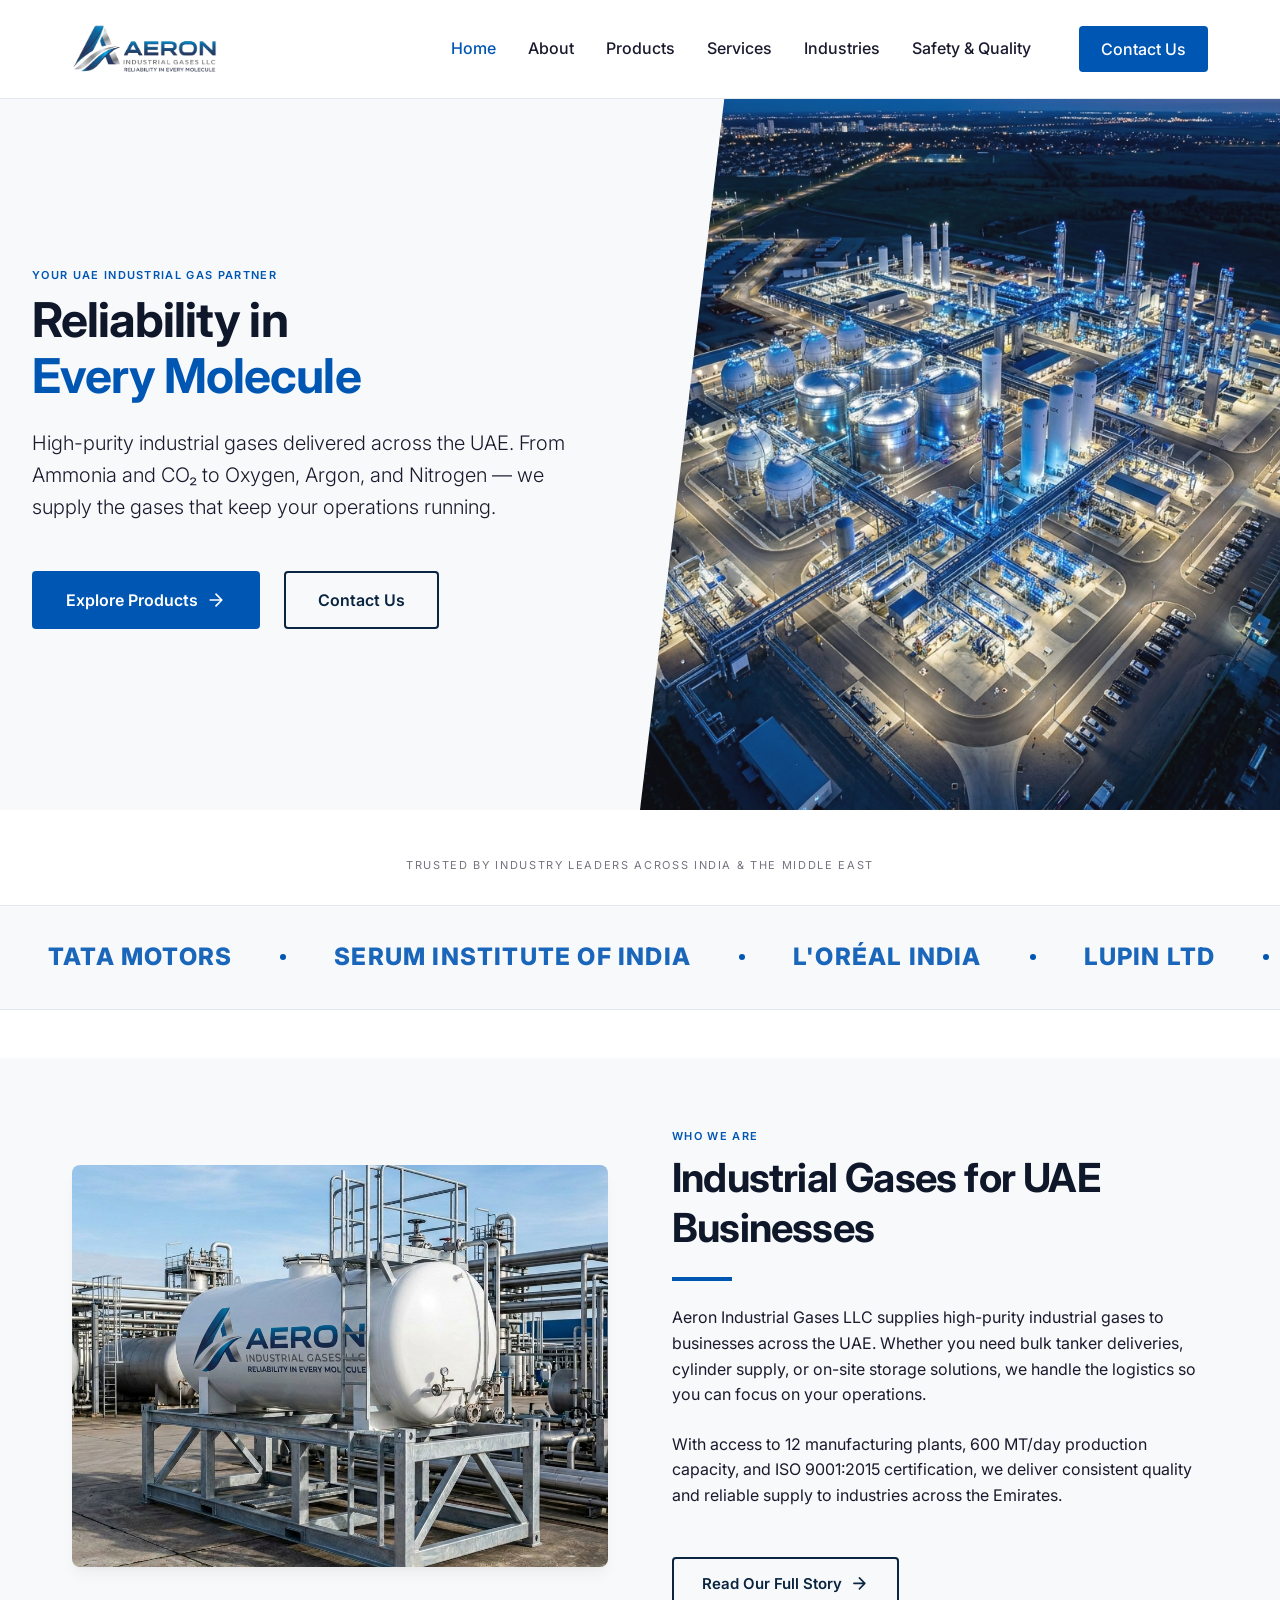
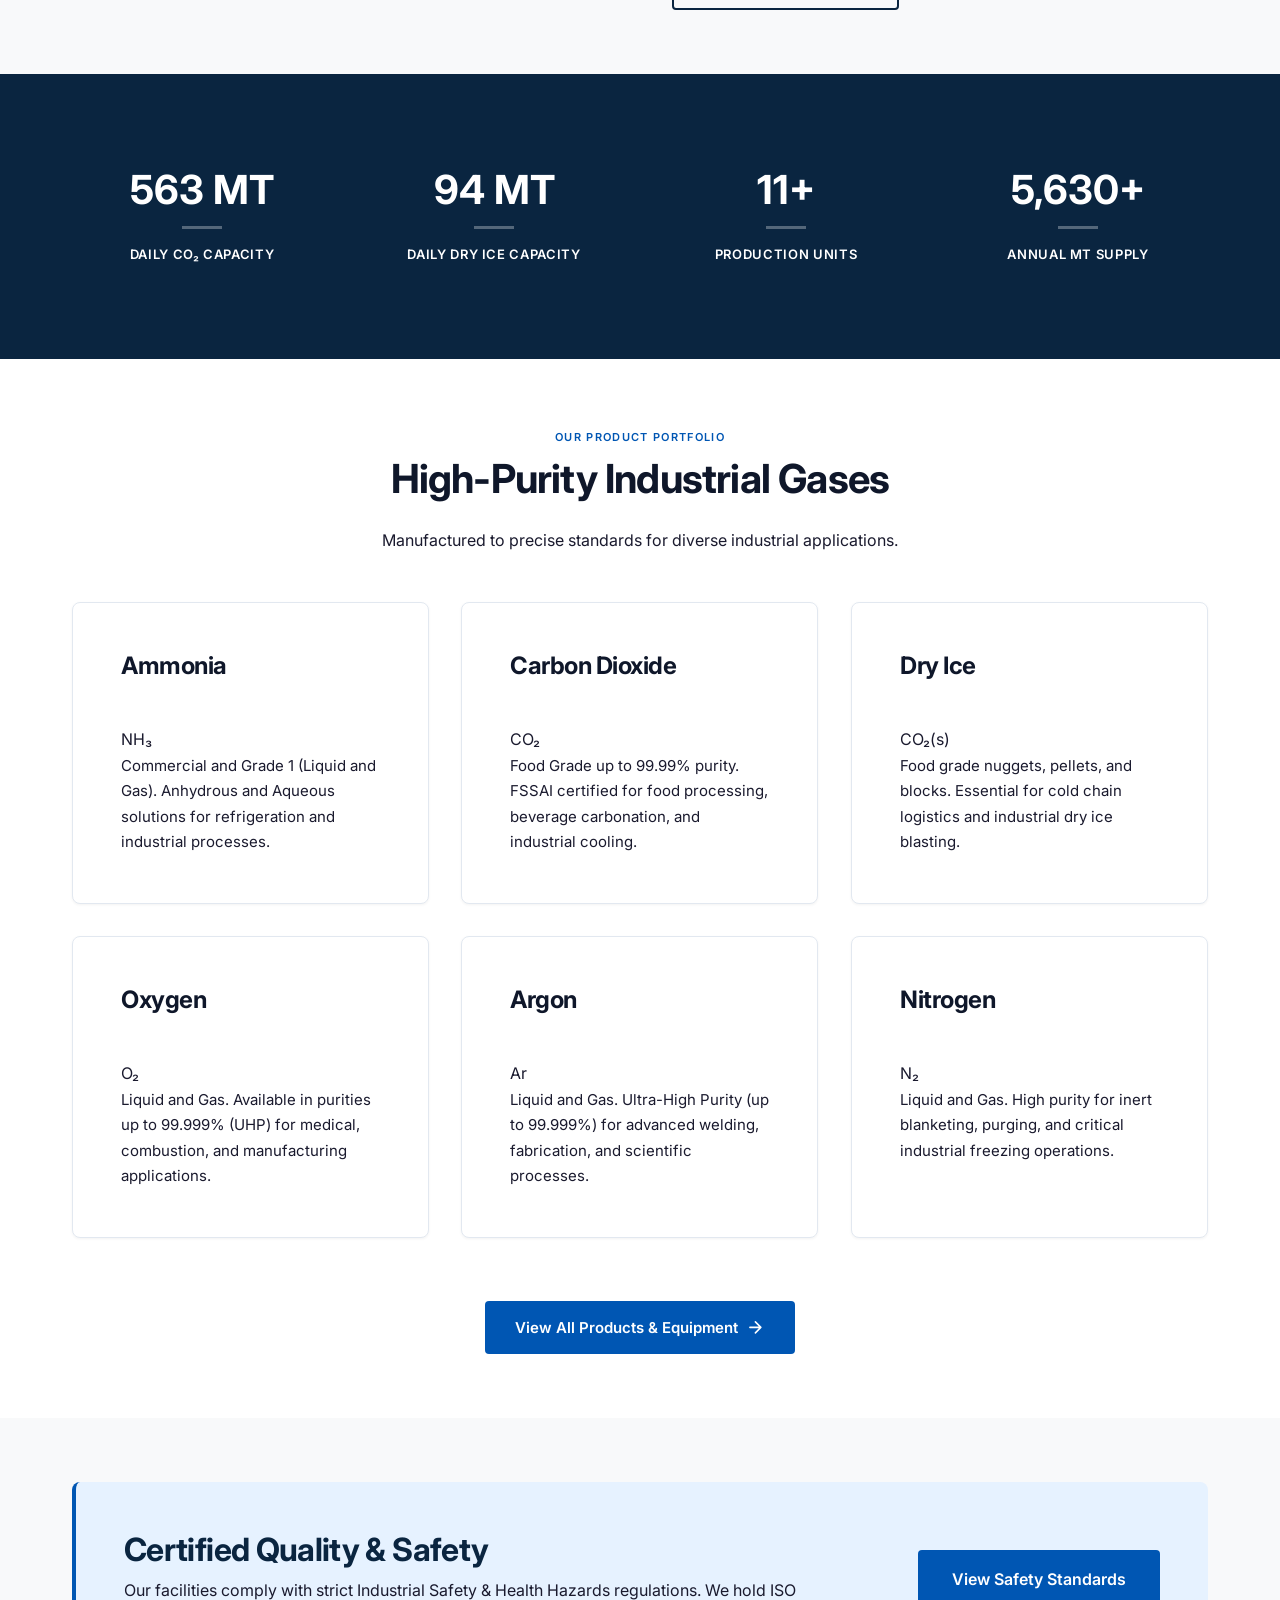
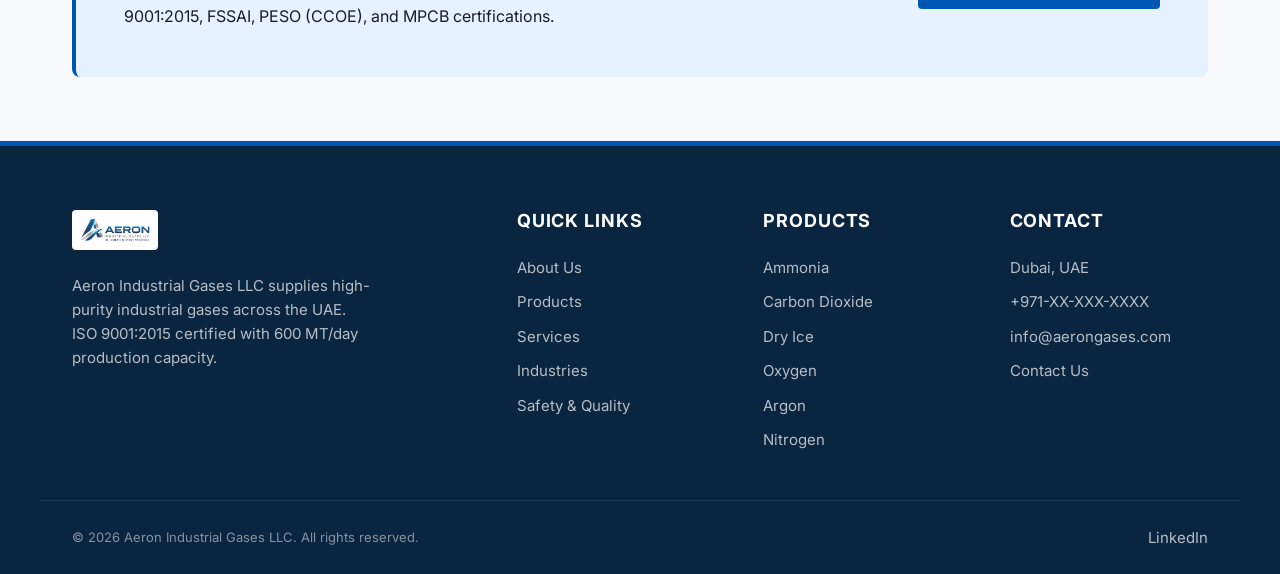
==== commit a9610276: "Add files via upload" ====
--- a/index.html
+++ b/index.html
@@ -137,7 +137,7 @@
     <div class="container">
       <div class="about-snapshot">
         <div class="about-snapshot__image">
-          <img src="assets/iso-tank.jpeg" alt="Manav Gases ISO tank container at industrial facility" loading="lazy" width="600" height="400">
+          <img src="assets/iso-tank.png" alt="Aeron Industrial Gases ISO tank container at facility" loading="lazy" width="600" height="400">
         </div>
         <div>
           <p class="label">Who We Are</p>
--- a/styles/pages.css
+++ b/styles/pages.css
@@ -754,8 +754,17 @@
   border-radius: var(--border-radius-lg);
   overflow: hidden;
   box-shadow: var(--shadow-lg);
-  height: 100%;
+  width: 100%;
   aspect-ratio: 4 / 3;
+}
+
+@media (min-width: 992px) {
+  .timeline-image {
+    max-width: 480px;
+    aspect-ratio: 4.3 / 4;
+    align-self: center;
+    justify-self: end;
+  }
 }
 
 .timeline-image img {
